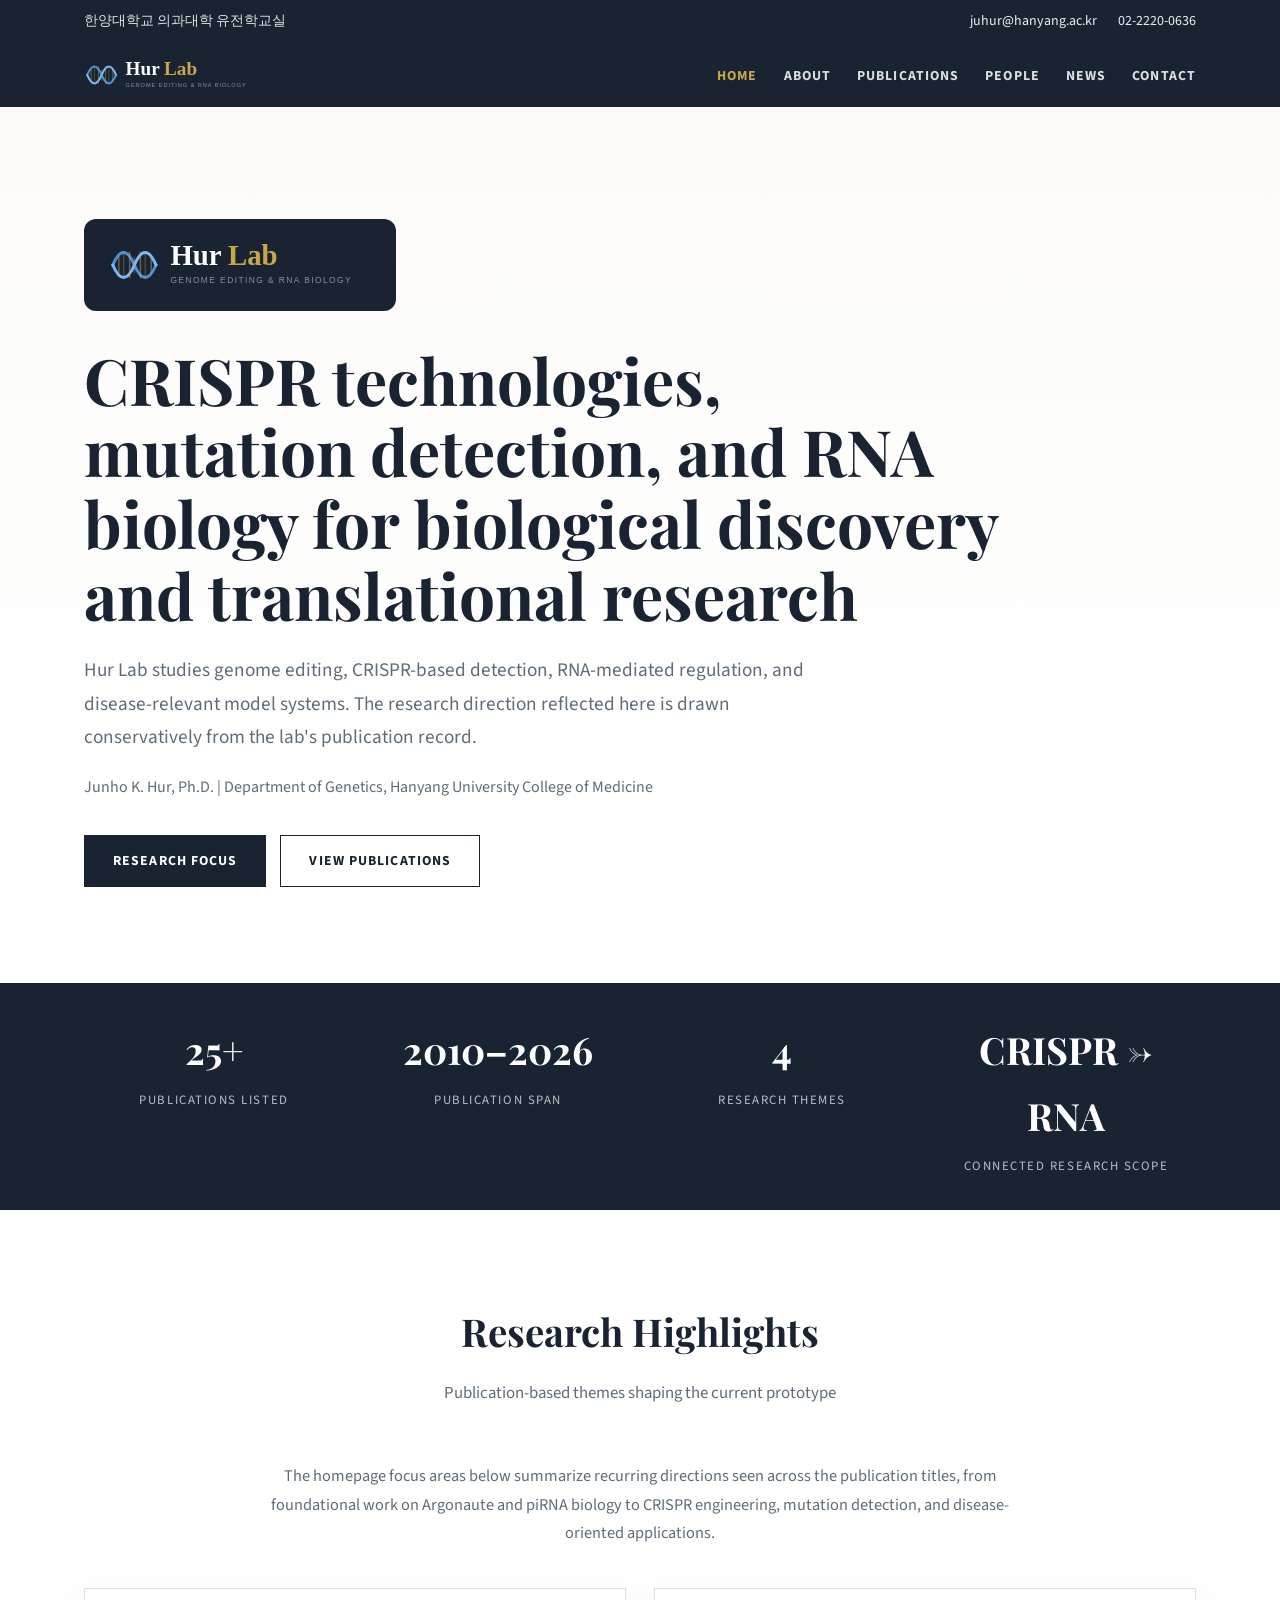
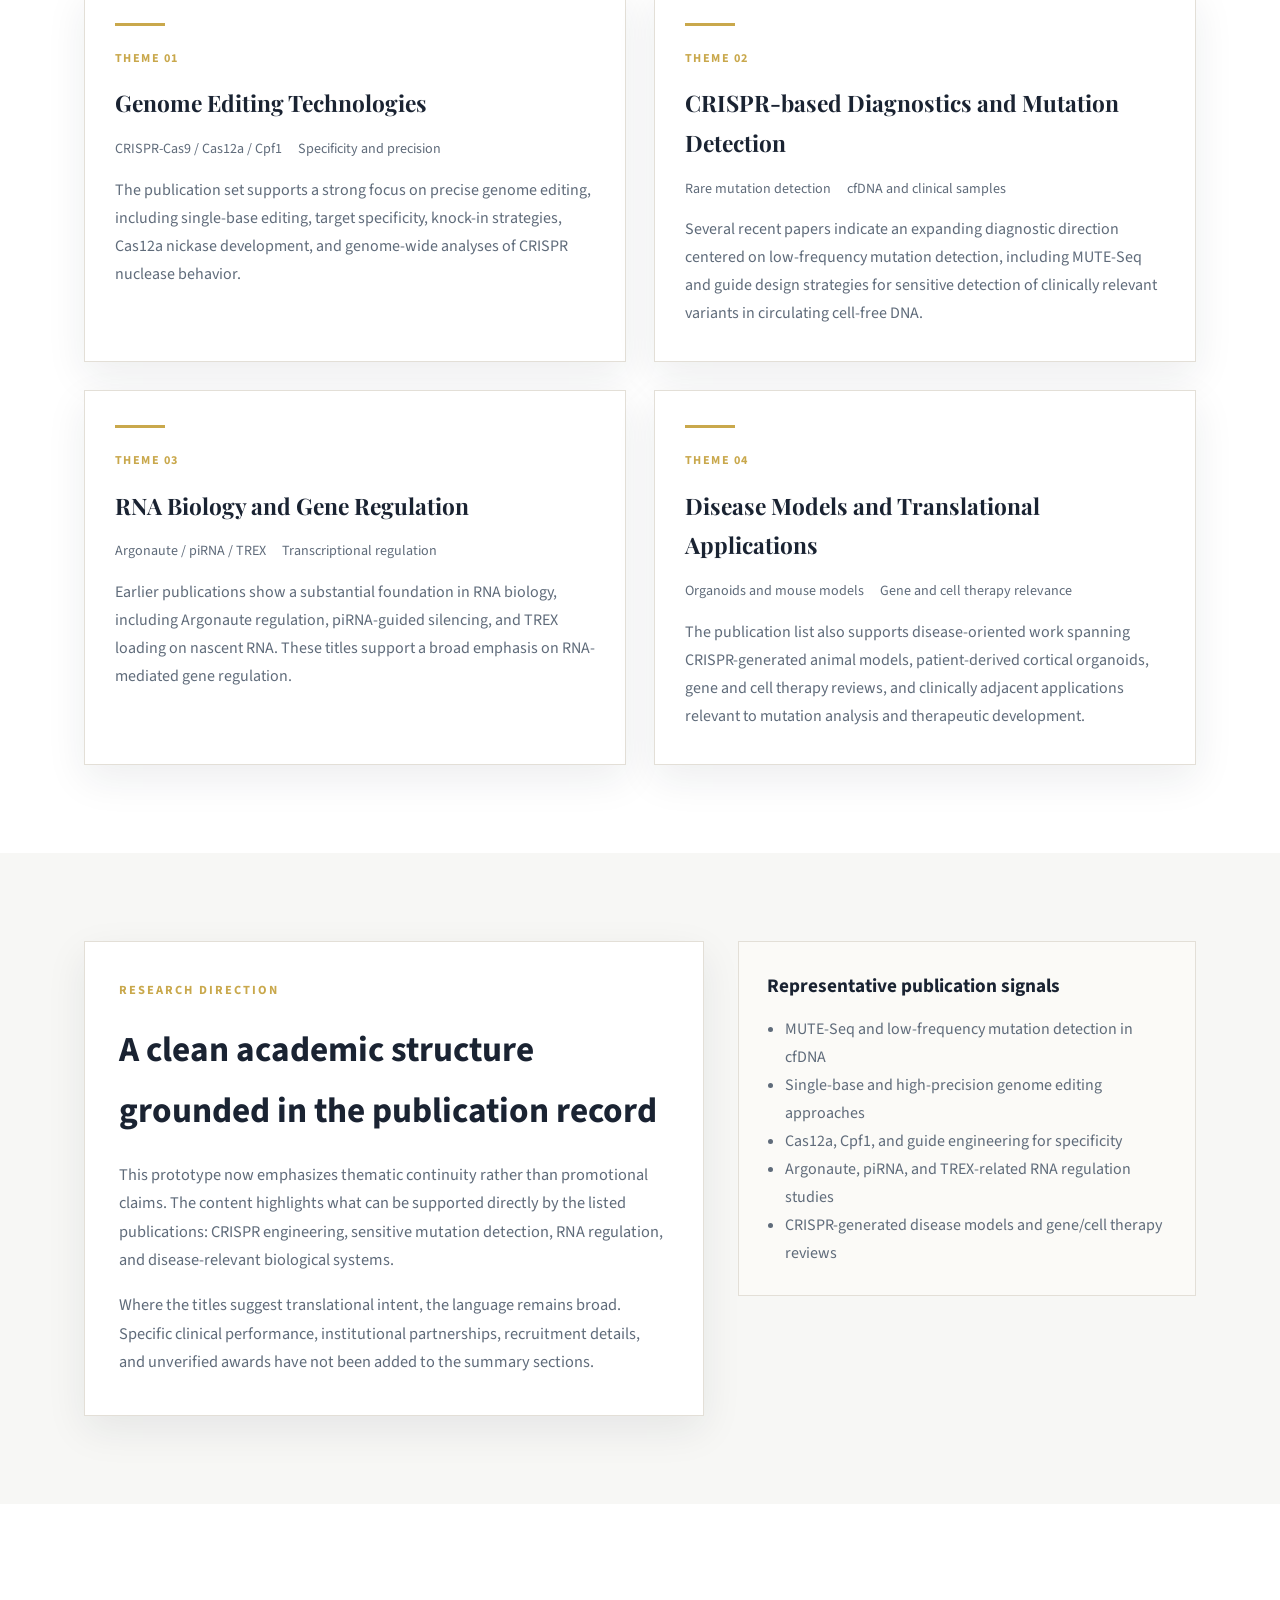
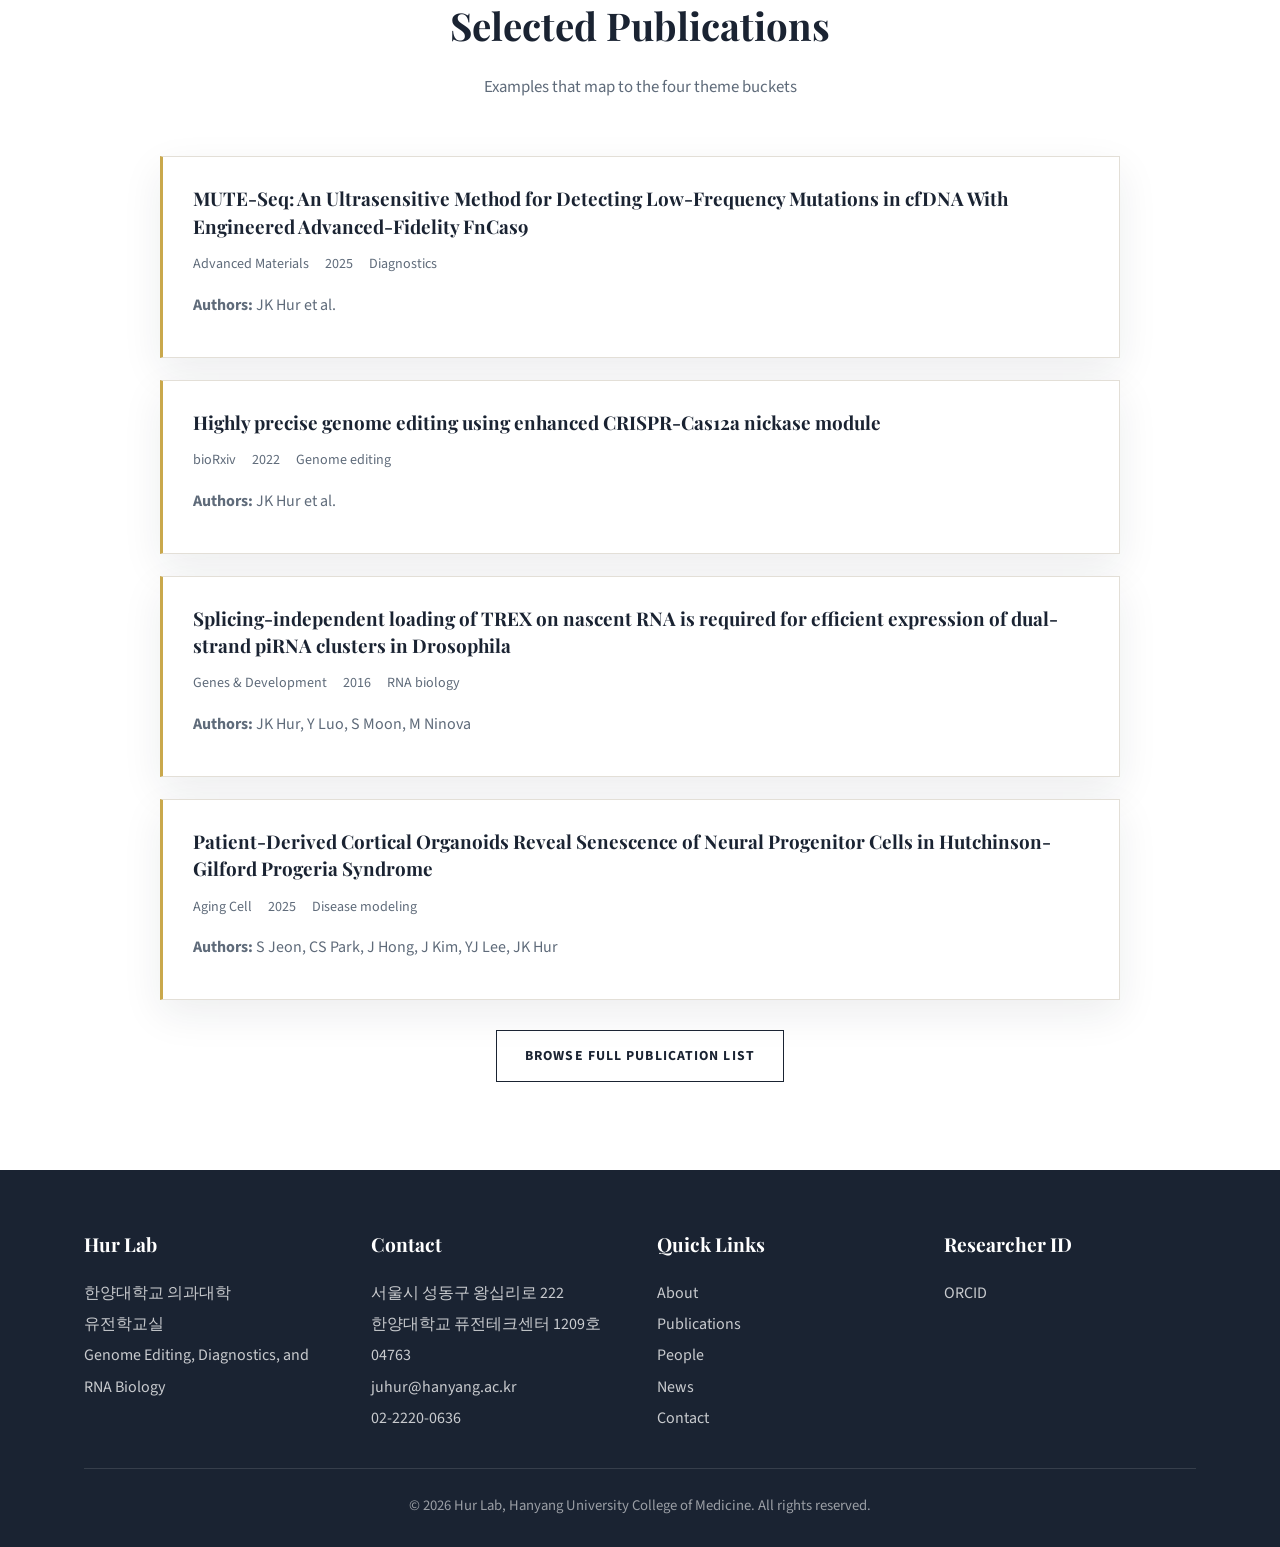
==== index.html @ 33941658 "Fix: dark bg for hero logo, update address to 퓨전테크센터 1209호" ====
<!DOCTYPE html>
<html lang="ko">
<head>
    <meta charset="UTF-8">
    <meta name="viewport" content="width=device-width, initial-scale=1.0">
    <title>Hur Lab - Hanyang University College of Medicine</title>
    <link rel="stylesheet" href="style.css">
</head>
<body>
    <header>
        <div class="header-top">
            <div class="container">
                <div>한양대학교 의과대학 유전학교실</div>
                <div>
                    <a href="mailto:juhur@hanyang.ac.kr">juhur@hanyang.ac.kr</a>
                    <a href="tel:02-2220-0636">02-2220-0636</a>
                </div>
            </div>
        </div>
        <nav>
            <div class="container">
                <div class="nav-content">
                    <a href="index.html" class="logo">
                        <img src="logo.svg" alt="Hur Lab" style="height:40px;">
                                        </a>
                    <ul class="nav-links">
                        <li><a href="index.html" class="active">Home</a></li>
                        <li><a href="about.html">About</a></li>
                        <li><a href="publications.html">Publications</a></li>
                        <li><a href="people.html">People</a></li>
                        <li><a href="news.html">News</a></li>
                        <li><a href="contact.html">Contact</a></li>
                    </ul>
                </div>
            </div>
        </nav>
    </header>

    <section class="hero">
        <div class="container">
            <div class="hero-inner">
                <div style="margin-bottom: 24px; background: var(--navy); display: inline-block; padding: 16px 24px; border-radius: 12px;"><img src="logo.svg" alt="Hur Lab" style="height: 60px; display: block;"></div>
                <h1>CRISPR technologies, mutation detection, and RNA biology for biological discovery and translational research</h1>
                <p class="subtitle">Hur Lab studies genome editing, CRISPR-based detection, RNA-mediated regulation, and disease-relevant model systems. The research direction reflected here is drawn conservatively from the lab's publication record.</p>
                <p class="affiliation">Junho K. Hur, Ph.D. | Department of Genetics, Hanyang University College of Medicine</p>
                <div class="cta-buttons">
                    <a href="about.html" class="btn btn-primary">Research Focus</a>
                    <a href="publications.html" class="btn btn-outline">View Publications</a>
                </div>
            </div>
        </div>
    </section>

    <section class="stats-bar">
        <div class="container">
            <div class="stat-grid">
                <div class="stat-item">
                    <div class="stat-number">25+</div>
                    <div class="stat-label">Publications listed</div>
                </div>
                <div class="stat-item">
                    <div class="stat-number">2010–2026</div>
                    <div class="stat-label">Publication span</div>
                </div>
                <div class="stat-item">
                    <div class="stat-number">4</div>
                    <div class="stat-label">Research themes</div>
                </div>
                <div class="stat-item">
                    <div class="stat-number">CRISPR → RNA</div>
                    <div class="stat-label">Connected research scope</div>
                </div>
            </div>
        </div>
    </section>

    <section>
        <div class="container">
            <div class="section-title">
                <h2>Research Highlights</h2>
                <p>Publication-based themes shaping the current prototype</p>
            </div>
            <div class="section-intro">
                The homepage focus areas below summarize recurring directions seen across the publication titles, from foundational work on Argonaute and piRNA biology to CRISPR engineering, mutation detection, and disease-oriented applications.
            </div>
            <div class="highlights-grid">
                <article class="highlight-card">
                    <div class="highlight-icon"></div>
                    <div class="card-kicker">Theme 01</div>
                    <h3>Genome Editing Technologies</h3>
                    <div class="highlight-meta">
                        <span>CRISPR-Cas9 / Cas12a / Cpf1</span>
                        <span>Specificity and precision</span>
                    </div>
                    <p>The publication set supports a strong focus on precise genome editing, including single-base editing, target specificity, knock-in strategies, Cas12a nickase development, and genome-wide analyses of CRISPR nuclease behavior.</p>
                </article>

                <article class="highlight-card">
                    <div class="highlight-icon"></div>
                    <div class="card-kicker">Theme 02</div>
                    <h3>CRISPR-based Diagnostics and Mutation Detection</h3>
                    <div class="highlight-meta">
                        <span>Rare mutation detection</span>
                        <span>cfDNA and clinical samples</span>
                    </div>
                    <p>Several recent papers indicate an expanding diagnostic direction centered on low-frequency mutation detection, including MUTE-Seq and guide design strategies for sensitive detection of clinically relevant variants in circulating cell-free DNA.</p>
                </article>

                <article class="highlight-card">
                    <div class="highlight-icon"></div>
                    <div class="card-kicker">Theme 03</div>
                    <h3>RNA Biology and Gene Regulation</h3>
                    <div class="highlight-meta">
                        <span>Argonaute / piRNA / TREX</span>
                        <span>Transcriptional regulation</span>
                    </div>
                    <p>Earlier publications show a substantial foundation in RNA biology, including Argonaute regulation, piRNA-guided silencing, and TREX loading on nascent RNA. These titles support a broad emphasis on RNA-mediated gene regulation.</p>
                </article>

                <article class="highlight-card">
                    <div class="highlight-icon"></div>
                    <div class="card-kicker">Theme 04</div>
                    <h3>Disease Models and Translational Applications</h3>
                    <div class="highlight-meta">
                        <span>Organoids and mouse models</span>
                        <span>Gene and cell therapy relevance</span>
                    </div>
                    <p>The publication list also supports disease-oriented work spanning CRISPR-generated animal models, patient-derived cortical organoids, gene and cell therapy reviews, and clinically adjacent applications relevant to mutation analysis and therapeutic development.</p>
                </article>
            </div>
        </div>
    </section>

    <section class="section-light">
        <div class="container">
            <div class="split-layout">
                <div class="overview-box">
                    <div class="eyebrow">Research Direction</div>
                    <h2 style="font-size:2.2rem; color: var(--navy); margin-bottom: 18px;">A clean academic structure grounded in the publication record</h2>
                    <p>This prototype now emphasizes thematic continuity rather than promotional claims. The content highlights what can be supported directly by the listed publications: CRISPR engineering, sensitive mutation detection, RNA regulation, and disease-relevant biological systems.</p>
                    <p>Where the titles suggest translational intent, the language remains broad. Specific clinical performance, institutional partnerships, recruitment details, and unverified awards have not been added to the summary sections.</p>
                </div>
                <aside class="side-note">
                    <h3>Representative publication signals</h3>
                    <ul>
                        <li>MUTE-Seq and low-frequency mutation detection in cfDNA</li>
                        <li>Single-base and high-precision genome editing approaches</li>
                        <li>Cas12a, Cpf1, and guide engineering for specificity</li>
                        <li>Argonaute, piRNA, and TREX-related RNA regulation studies</li>
                        <li>CRISPR-generated disease models and gene/cell therapy reviews</li>
                    </ul>
                </aside>
            </div>
        </div>
    </section>

    <section>
        <div class="container">
            <div class="section-title">
                <h2>Selected Publications</h2>
                <p>Examples that map to the four theme buckets</p>
            </div>
            <div class="pub-list">
                <div class="pub-item">
                    <h3>MUTE-Seq: An Ultrasensitive Method for Detecting Low-Frequency Mutations in cfDNA With Engineered Advanced-Fidelity FnCas9</h3>
                    <div class="pub-meta">
                        <span>Advanced Materials</span>
                        <span>2025</span>
                        <span>Diagnostics</span>
                    </div>
                    <p class="pub-authors"><strong>Authors:</strong> JK Hur et al.</p>
                </div>
                <div class="pub-item">
                    <h3>Highly precise genome editing using enhanced CRISPR-Cas12a nickase module</h3>
                    <div class="pub-meta">
                        <span>bioRxiv</span>
                        <span>2022</span>
                        <span>Genome editing</span>
                    </div>
                    <p class="pub-authors"><strong>Authors:</strong> JK Hur et al.</p>
                </div>
                <div class="pub-item">
                    <h3>Splicing-independent loading of TREX on nascent RNA is required for efficient expression of dual-strand piRNA clusters in Drosophila</h3>
                    <div class="pub-meta">
                        <span>Genes &amp; Development</span>
                        <span>2016</span>
                        <span>RNA biology</span>
                    </div>
                    <p class="pub-authors"><strong>Authors:</strong> JK Hur, Y Luo, S Moon, M Ninova</p>
                </div>
                <div class="pub-item">
                    <h3>Patient-Derived Cortical Organoids Reveal Senescence of Neural Progenitor Cells in Hutchinson-Gilford Progeria Syndrome</h3>
                    <div class="pub-meta">
                        <span>Aging Cell</span>
                        <span>2025</span>
                        <span>Disease modeling</span>
                    </div>
                    <p class="pub-authors"><strong>Authors:</strong> S Jeon, CS Park, J Hong, J Kim, YJ Lee, JK Hur</p>
                </div>
            </div>
            <div style="text-align:center; margin-top: 30px;">
                <a href="publications.html" class="btn btn-outline">Browse Full Publication List</a>
            </div>
        </div>
    </section>

    <footer>
        <div class="container">
            <div class="footer-content">
                <div class="footer-section">
                    <h3>Hur Lab</h3>
                    <p>한양대학교 의과대학<br>
                    유전학교실<br>
                    Genome Editing, Diagnostics, and RNA Biology</p>
                </div>
                <div class="footer-section">
                    <h3>Contact</h3>
                    <p>서울시 성동구 왕십리로 222<br>
                    한양대학교 퓨전테크센터 1209호<br>
                    04763</p>
                    <a href="mailto:juhur@hanyang.ac.kr">juhur@hanyang.ac.kr</a>
                    <a href="tel:02-2220-0636">02-2220-0636</a>
                </div>
                <div class="footer-section">
                    <h3>Quick Links</h3>
                    <a href="about.html">About</a>
                    <a href="publications.html">Publications</a>
                    <a href="people.html">People</a>
                    <a href="news.html">News</a>
                    <a href="contact.html">Contact</a>
                </div>
                <div class="footer-section">
                    <h3>Researcher ID</h3>
                    <a href="https://orcid.org/0000-0003-3794-1149" target="_blank">ORCID</a>
                </div>
            </div>
            <div class="footer-bottom">
                <p>© 2026 Hur Lab, Hanyang University College of Medicine. All rights reserved.</p>
            </div>
        </div>
    </footer>
</body>
</html>
---- style.css ----
@import url('https://fonts.googleapis.com/css2?family=Playfair+Display:wght@600;700&family=Source+Sans+3:wght@300;400;500;600;700&display=swap');

* {
    margin: 0;
    padding: 0;
    box-sizing: border-box;
}

:root {
    --navy: #1a2332;
    --navy-light: #2c3e55;
    --gold: #c9a84c;
    --gold-soft: #e4d6ab;
    --text-dark: #253041;
    --text-gray: #5f6b7a;
    --bg-light: #f7f7f5;
    --bg-soft: #fbfaf7;
    --white: #ffffff;
    --border: #e3dfd7;
    --shadow: 0 14px 38px rgba(26, 35, 50, 0.08);
}

html {
    scroll-behavior: smooth;
}

body {
    font-family: 'Source Sans 3', 'Segoe UI', -apple-system, BlinkMacSystemFont, 'Roboto', 'Helvetica Neue', Arial, sans-serif;
    line-height: 1.75;
    color: var(--text-dark);
    background: var(--white);
}

a {
    color: inherit;
}

img {
    max-width: 100%;
}

.container {
    max-width: 1160px;
    margin: 0 auto;
    padding: 0 24px;
}

/* Header */
header {
    background: var(--navy);
    border-bottom: none;
    position: sticky;
    top: 0;
    z-index: 1000;
}

.header-top {
    background: var(--navy);
    color: rgba(255, 255, 255, 0.86);
    padding: 9px 0;
    font-size: 14px;
}

.header-top .container {
    display: flex;
    justify-content: space-between;
    align-items: center;
    gap: 16px;
}

.header-top a {
    color: rgba(255, 255, 255, 0.92);
    text-decoration: none;
    margin-left: 18px;
}

nav {
    padding: 12px 0;
    background: var(--navy);
}

.nav-content {
    display: flex;
    justify-content: space-between;
    align-items: center;
    gap: 24px;
}

.logo {
    text-decoration: none;
    display: inline-block;
}

.logo img {
    height: 40px;
    display: block;
}

.logo span {
    display: none;
}

.nav-links {
    display: flex;
    gap: 26px;
    list-style: none;
    flex-wrap: wrap;
}

.nav-links a {
    color: rgba(255, 255, 255, 0.85);
    text-decoration: none;
    font-size: 0.86rem;
    font-weight: 700;
    letter-spacing: 0.08em;
    text-transform: uppercase;
    transition: color 0.2s ease;
}

.nav-links a:hover,
.nav-links a.active {
    color: var(--gold);
}

/* Common buttons */
.btn {
    display: inline-flex;
    align-items: center;
    justify-content: center;
    gap: 8px;
    padding: 13px 28px;
    border-radius: 0;
    text-decoration: none;
    font-size: 0.86rem;
    font-weight: 700;
    letter-spacing: 0.08em;
    text-transform: uppercase;
    transition: all 0.22s ease;
    border: 1.5px solid transparent;
}

.btn-primary {
    background: var(--navy);
    color: var(--white);
}

.btn-primary:hover {
    background: var(--navy-light);
}

.btn-outline {
    border-color: var(--navy);
    color: var(--navy);
    background: transparent;
}

.btn-outline:hover {
    background: var(--navy);
    color: var(--white);
}

.btn-small {
    padding: 9px 16px;
    font-size: 0.78rem;
    background: var(--navy);
    color: var(--white);
    text-decoration: none;
    display: inline-block;
    margin-right: 10px;
}

.btn-small:hover {
    background: var(--navy-light);
}

/* Hero */
.hero {
    padding: 112px 0 96px;
    background: linear-gradient(180deg, var(--bg-soft) 0%, #ffffff 72%);
}

.hero-inner {
    max-width: 920px;
}

.eyebrow {
    font-size: 0.78rem;
    font-weight: 700;
    letter-spacing: 0.16em;
    text-transform: uppercase;
    color: var(--gold);
    margin-bottom: 18px;
}

.hero h1,
.page-header h1,
.section-title h2,
.split-heading h2,
.stat-number,
.panel-title,
.research-area h3,
.person-info h3,
.news-item h3,
.pub-item h3,
.pi-info h2,
.focus-card h3,
.highlight-card h3,
.theme-card h3,
.info-panel h3 {
    font-family: 'Playfair Display', serif;
}

.hero h1 {
    font-size: clamp(2.6rem, 5vw, 4.3rem);
    line-height: 1.12;
    color: var(--navy);
    margin-bottom: 24px;
}

.hero .subtitle {
    font-size: 1.2rem;
    color: var(--text-gray);
    max-width: 720px;
    margin-bottom: 18px;
    font-weight: 400;
}

.hero .affiliation {
    font-size: 1rem;
    color: var(--text-gray);
    margin-bottom: 34px;
}

.cta-buttons {
    display: flex;
    gap: 14px;
    flex-wrap: wrap;
}

/* Stats */
.stats,
.stats-bar {
    background: var(--navy);
    color: var(--white);
    padding: 34px 0;
}

.stats-grid,
.stat-grid {
    display: grid;
    grid-template-columns: repeat(4, minmax(0, 1fr));
    gap: 24px;
}

.stat-item {
    text-align: center;
}

.stat-item h3,
.stat-number {
    font-family: 'Playfair Display', serif;
    font-size: 2.35rem;
    font-weight: 700;
    color: var(--white);
    margin-bottom: 8px;
}

.stat-item p,
.stat-label {
    color: rgba(255, 255, 255, 0.7);
    font-size: 0.8rem;
    letter-spacing: 0.12em;
    text-transform: uppercase;
    line-height: 1.5;
}

/* Sections */
section {
    padding: 88px 0;
}

.section-light,
.alt-section {
    background: var(--bg-light);
}

.section-title {
    max-width: 760px;
    margin: 0 auto 54px;
    text-align: center;
}

.section-title h2 {
    font-size: clamp(2rem, 3vw, 2.6rem);
    color: var(--navy);
    margin-bottom: 14px;
}

.section-title p {
    font-size: 1.05rem;
    color: var(--text-gray);
}

.section-intro {
    max-width: 760px;
    margin: 0 auto 40px;
    color: var(--text-gray);
    font-size: 1.02rem;
    text-align: center;
}

.page-header {
    background: linear-gradient(180deg, var(--bg-soft) 0%, #ffffff 100%);
    color: var(--navy);
    padding: 88px 0 64px;
    text-align: center;
    border-bottom: 1px solid var(--border);
}

.page-header h1 {
    font-size: clamp(2.3rem, 4vw, 3.5rem);
    margin-bottom: 10px;
}

.page-header p {
    font-size: 1rem;
    color: var(--text-gray);
}

/* Cards / panels */
.card,
.highlight-card,
.research-area,
.person-card,
.news-item,
.pub-item,
.info-panel,
.theme-card,
.focus-card,
.overview-box {
    background: var(--white);
    border: 1px solid var(--border);
    box-shadow: var(--shadow);
}

.highlights-grid,
.research-areas,
.theme-grid,
.focus-grid {
    display: grid;
    grid-template-columns: repeat(2, minmax(0, 1fr));
    gap: 28px;
}

.highlight-card,
.research-area,
.theme-card,
.focus-card,
.info-panel {
    padding: 34px 30px;
}

.highlight-card h3,
.research-area h3,
.theme-card h3,
.focus-card h3,
.info-panel h3 {
    color: var(--navy);
    font-size: 1.42rem;
    margin-bottom: 14px;
}

.highlight-card p,
.research-area p,
.theme-card p,
.focus-card p,
.info-panel p {
    color: var(--text-gray);
}

.card-kicker {
    color: var(--gold);
    text-transform: uppercase;
    letter-spacing: 0.12em;
    font-weight: 700;
    font-size: 0.76rem;
    margin-bottom: 14px;
}

.area-icon,
.highlight-icon {
    width: 50px;
    height: 3px;
    background: var(--gold);
    margin-bottom: 22px;
    font-size: 0;
}

.highlight-meta,
.theme-meta,
.pub-meta {
    display: flex;
    gap: 16px;
    flex-wrap: wrap;
    margin-bottom: 14px;
    color: var(--text-gray);
    font-size: 0.88rem;
}

.highlight-meta span,
.pub-meta span {
    display: inline-flex;
    align-items: center;
    gap: 6px;
}

.read-more {
    color: var(--navy);
    text-decoration: none;
    font-weight: 700;
}

.read-more:hover {
    color: var(--gold);
}

/* Overview / split */
.split-layout {
    display: grid;
    grid-template-columns: 1.15fr 0.85fr;
    gap: 34px;
    align-items: start;
}

.overview-box {
    padding: 38px 34px;
}

.overview-box p {
    color: var(--text-gray);
    margin-bottom: 16px;
    font-size: 1.02rem;
}

.overview-box p:last-child {
    margin-bottom: 0;
}

.side-note {
    background: var(--bg-soft);
    border: 1px solid var(--border);
    padding: 28px;
}

.side-note h3 {
    color: var(--navy);
    font-size: 1.2rem;
    margin-bottom: 12px;
}

.side-note p,
.side-note li {
    color: var(--text-gray);
}

.side-note ul {
    margin-left: 18px;
}

/* PI Profile */
.pi-profile {
    display: grid;
    grid-template-columns: 280px 1fr;
    gap: 52px;
    align-items: start;
}

.pi-image .placeholder-image {
    width: 100%;
    aspect-ratio: 1 / 1;
    background: linear-gradient(135deg, var(--navy), #39506b);
    color: var(--white);
    display: flex;
    align-items: center;
    justify-content: center;
    font-size: 110px;
}

.pi-info h2 {
    color: var(--navy);
    font-size: 2.1rem;
    margin-bottom: 10px;
}

.pi-title {
    color: var(--text-gray);
    font-size: 1.05rem;
    margin-bottom: 28px;
}

.contact-info {
    background: var(--bg-soft);
    border: 1px solid var(--border);
    padding: 22px;
    margin-bottom: 24px;
}

.contact-info p {
    margin-bottom: 10px;
}

.contact-info p:last-child {
    margin-bottom: 0;
}

.contact-info a,
.researcher-ids a,
.pub-links a,
.person-info .email a,
.contact-info-section a,
.footer-section a {
    color: var(--navy);
    text-decoration: none;
}

.contact-info a:hover,
.researcher-ids a:hover,
.pub-links a:hover,
.person-info .email a:hover,
.contact-info-section a:hover {
    color: var(--gold);
}

.researcher-ids,
.awards {
    margin-bottom: 24px;
}

.researcher-ids h3,
.awards h3 {
    color: var(--navy);
    margin-bottom: 14px;
}

/* Research areas */
.research-areas {
    grid-template-columns: repeat(2, minmax(0, 1fr));
}

.research-area ul {
    margin: 0 0 18px 18px;
    color: var(--text-gray);
}

.research-area li {
    margin-bottom: 8px;
}

.area-application,
.highlight-tech,
.theme-support {
    margin-top: 18px;
    padding: 16px 18px;
    border-top: 1px solid var(--border);
    color: var(--text-gray);
    background: var(--bg-soft);
}

.highlight-tech {
    border-top: none;
}

.highlight-tech strong,
.theme-support strong {
    color: var(--navy);
    display: block;
    margin-bottom: 8px;
}

/* Publications */
.pub-list {
    max-width: 960px;
    margin: 0 auto;
}

.pub-year-block {
    margin-top: 58px;
}

.pub-year-block:first-child {
    margin-top: 0;
}

.year-heading {
    font-family: 'Playfair Display', serif;
    color: var(--navy);
    font-size: 1.9rem;
    margin-bottom: 22px;
    padding-bottom: 10px;
    border-bottom: 1px solid var(--border);
}

.pub-item {
    padding: 28px 30px;
    margin-bottom: 22px;
    border-left: 3px solid var(--gold);
}

.pub-item h3 {
    color: var(--navy);
    font-size: 1.18rem;
    line-height: 1.45;
    margin-bottom: 12px;
}

.pub-authors {
    color: var(--text-gray);
    margin-bottom: 10px;
}

.pub-links a {
    margin-right: 14px;
    font-weight: 700;
}

.publication-intro {
    max-width: 960px;
    margin: 0 auto 42px;
    padding: 28px 30px;
    background: var(--bg-soft);
    border: 1px solid var(--border);
}

.publication-intro p {
    color: var(--text-gray);
    margin-bottom: 12px;
}

.publication-intro p:last-child {
    margin-bottom: 0;
}

/* People */
.people-section {
    margin-bottom: 60px;
}

.people-grid {
    display: grid;
    grid-template-columns: repeat(auto-fill, minmax(250px, 1fr));
    gap: 28px;
}

.person-card {
    overflow: hidden;
    transition: transform 0.25s ease, box-shadow 0.25s ease;
}

.person-card:hover {
    transform: translateY(-4px);
}

.person-image {
    width: 100%;
    height: 220px;
    background: linear-gradient(135deg, var(--navy), #39506b);
    display: flex;
    align-items: center;
    justify-content: center;
    font-size: 76px;
    color: var(--white);
}

.person-info {
    padding: 22px;
}

.person-info h3 {
    color: var(--navy);
    font-size: 1.24rem;
    margin-bottom: 6px;
}

.person-info .position,
.person-info .research,
.person-info .email {
    color: var(--text-gray);
    font-size: 0.96rem;
}

.person-info .research {
    margin-top: 10px;
}

.person-info .email {
    margin-top: 12px;
}

/* News */
.news-list {
    max-width: 940px;
    margin: 0 auto;
}

.news-item {
    padding: 28px 30px;
    margin-bottom: 22px;
    border-left: 3px solid var(--gold);
}

.news-date {
    color: var(--gold);
    font-weight: 700;
    letter-spacing: 0.08em;
    text-transform: uppercase;
    margin-bottom: 10px;
    font-size: 0.82rem;
}

.news-item h3 {
    color: var(--navy);
    font-size: 1.4rem;
    margin-bottom: 12px;
}

.news-item p {
    color: var(--text-gray);
    line-height: 1.8;
}

/* Contact */
.contact-grid {
    display: grid;
    grid-template-columns: 1fr 1fr;
    gap: 40px;
}

.contact-info-section h3 {
    color: var(--navy);
    margin-bottom: 16px;
}

.contact-info-section p {
    margin-bottom: 10px;
    color: var(--text-gray);
}

.map-placeholder {
    background: var(--bg-soft);
    border: 1px solid var(--border);
    min-height: 360px;
    display: flex;
    align-items: center;
    justify-content: center;
    color: var(--text-gray);
    font-size: 58px;
}

/* Footer */
footer {
    background: var(--navy);
    color: var(--white);
    padding: 58px 0 28px;
}

.footer-content {
    display: grid;
    grid-template-columns: repeat(auto-fit, minmax(220px, 1fr));
    gap: 34px;
    margin-bottom: 34px;
}

.footer-section h3 {
    font-family: 'Playfair Display', serif;
    margin-bottom: 16px;
    font-size: 1.2rem;
}

.footer-section p,
.footer-section a {
    color: rgba(255, 255, 255, 0.76);
    line-height: 1.95;
    text-decoration: none;
    display: block;
}

.footer-section a:hover {
    color: #ffffff;
}

.footer-bottom {
    border-top: 1px solid rgba(255, 255, 255, 0.12);
    padding-top: 24px;
    text-align: center;
    color: rgba(255, 255, 255, 0.56);
    font-size: 0.92rem;
}

/* Responsive */
@media (max-width: 960px) {
    .stats-grid,
    .stat-grid,
    .highlights-grid,
    .research-areas,
    .theme-grid,
    .focus-grid,
    .split-layout,
    .contact-grid,
    .pi-profile {
        grid-template-columns: 1fr;
    }
}

@media (max-width: 768px) {
    .header-top .container,
    .nav-content {
        flex-direction: column;
        align-items: flex-start;
    }

    .nav-links {
        gap: 14px 18px;
    }

    .hero {
        padding: 86px 0 72px;
    }

    .page-header {
        padding: 68px 0 50px;
    }

    .stats-grid,
    .stat-grid {
        grid-template-columns: repeat(2, minmax(0, 1fr));
    }

    .section-title {
        margin-bottom: 42px;
    }

    section {
        padding: 70px 0;
    }

    .highlight-card,
    .research-area,
    .theme-card,
    .focus-card,
    .info-panel,
    .pub-item,
    .news-item,
    .overview-box,
    .publication-intro {
        padding: 24px 22px;
    }
}

@media (max-width: 560px) {
    .container {
        padding: 0 18px;
    }

    .stats-grid,
    .stat-grid {
        grid-template-columns: 1fr;
    }

    .cta-buttons {
        width: 100%;
    }

    .cta-buttons .btn {
        width: 100%;
    }
}
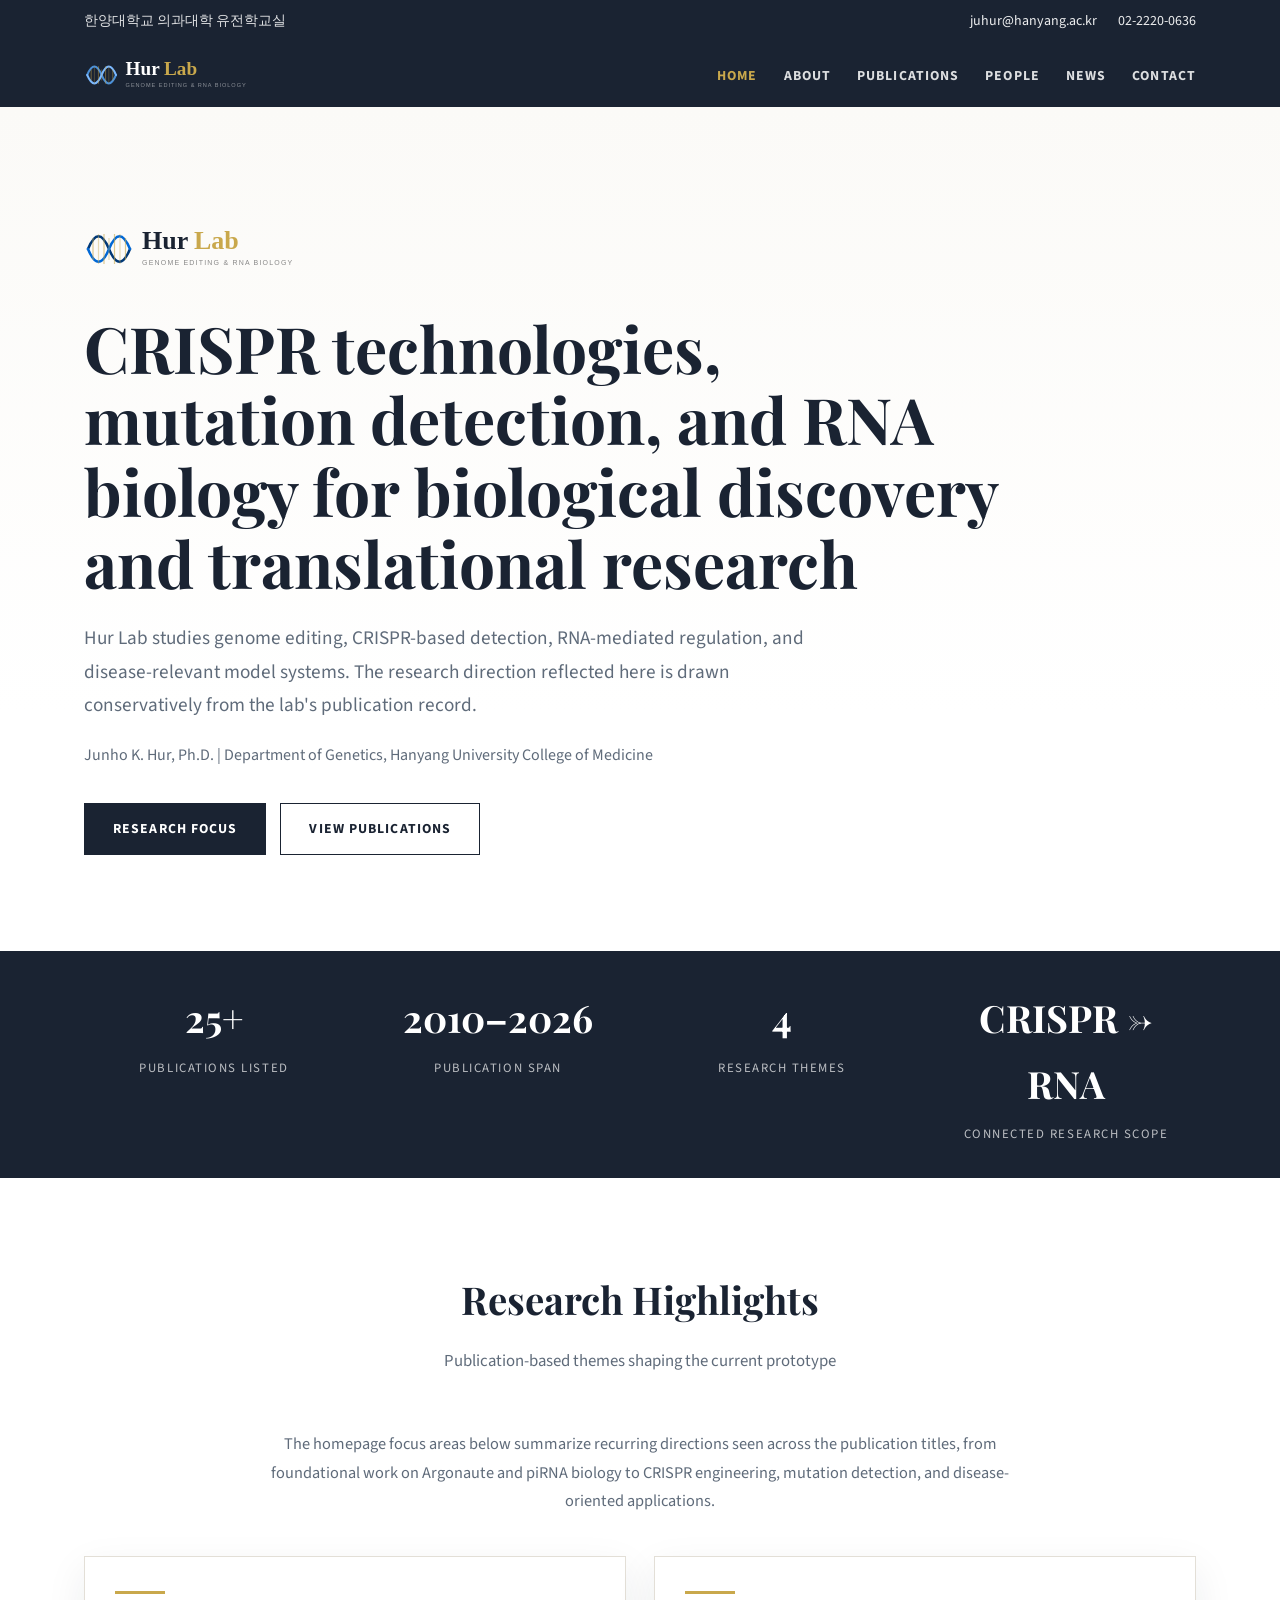
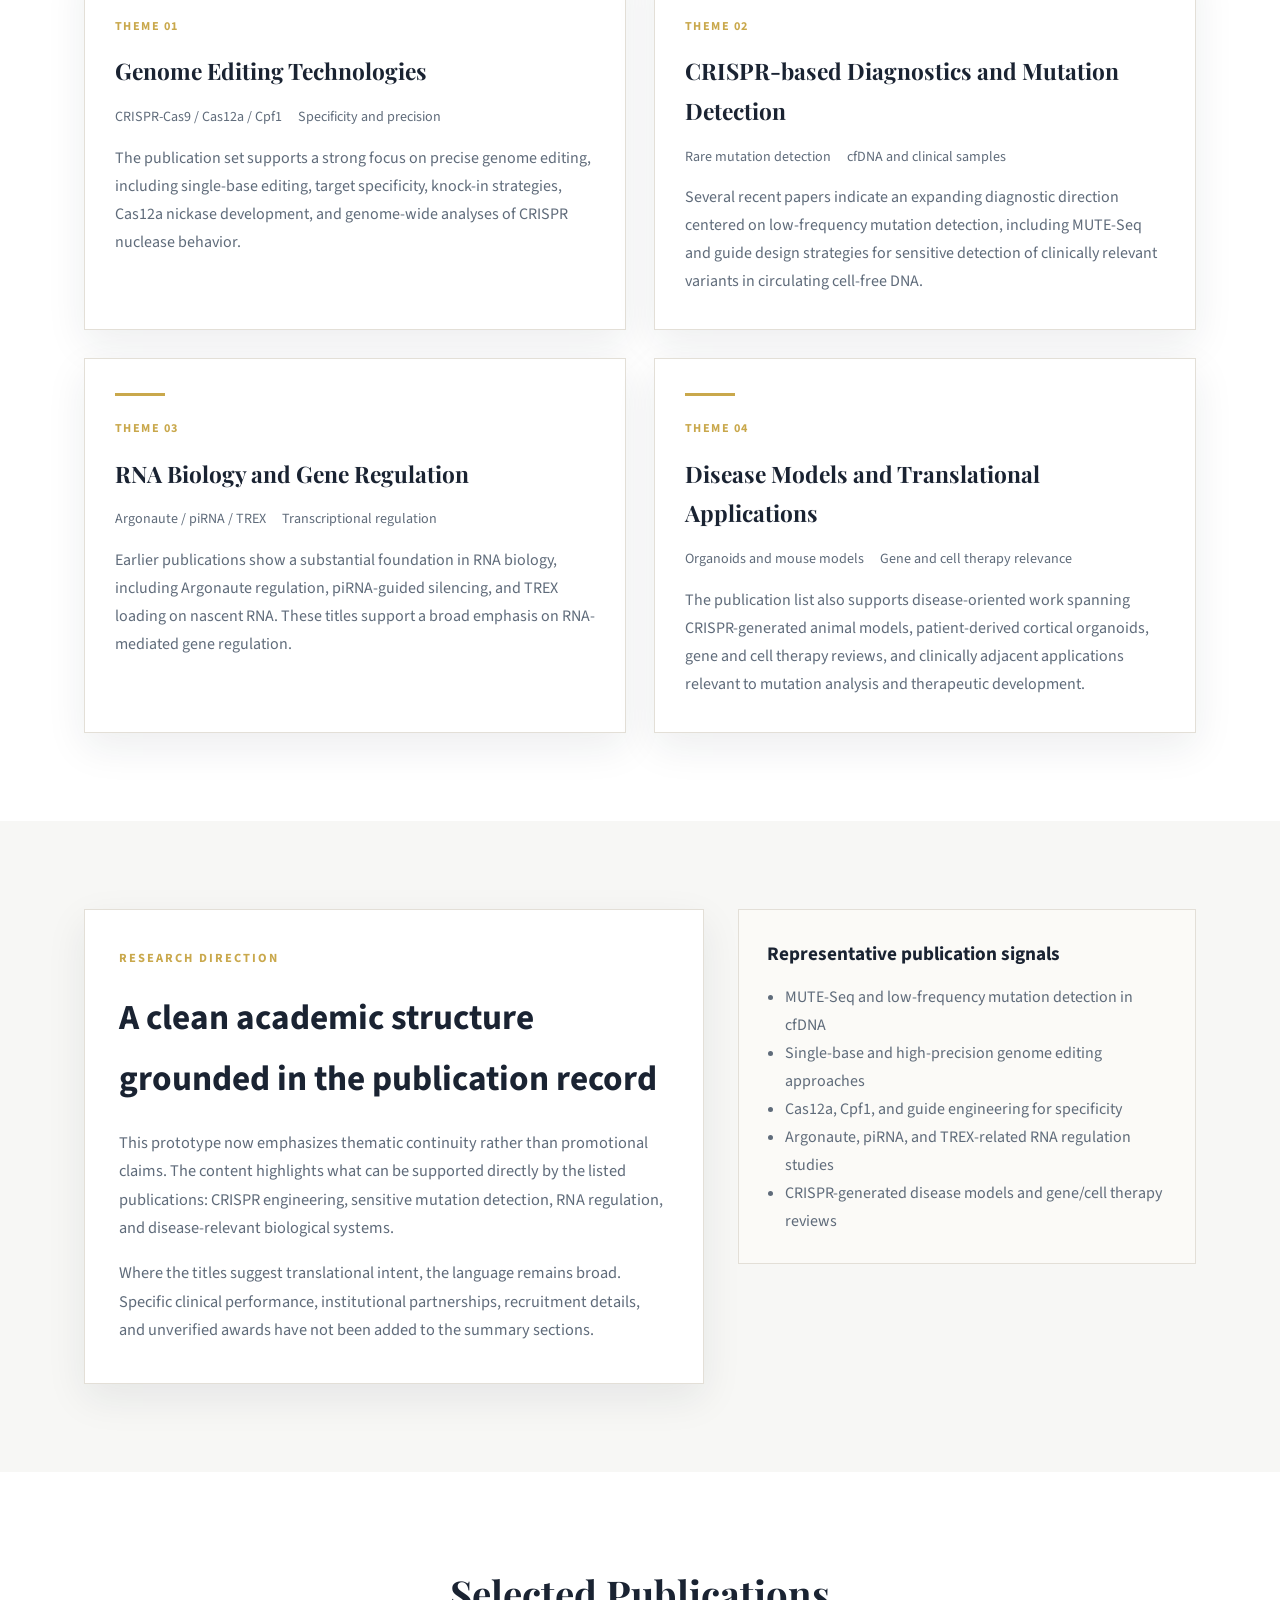
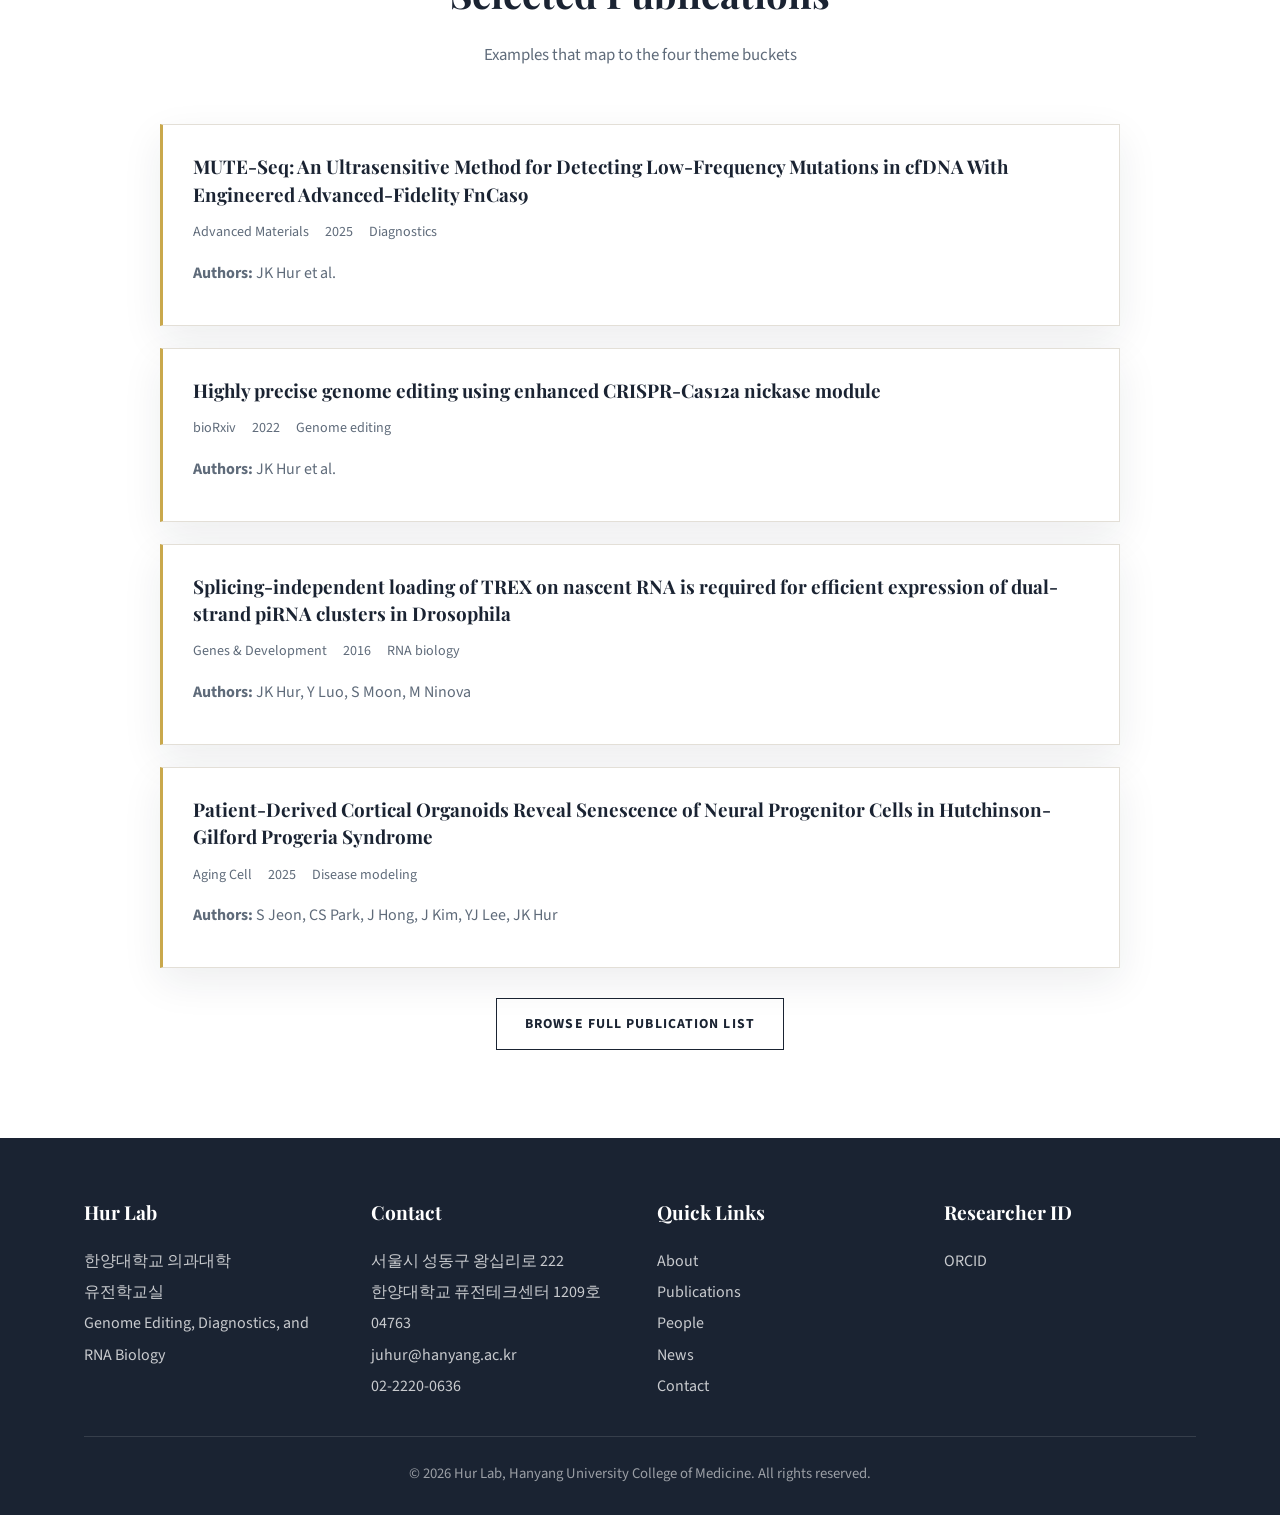
==== commit f2e30800: "Light logo for home hero, remove directions, update address" ====
--- a/index.html
+++ b/index.html
@@ -39,7 +39,7 @@
     <section class="hero">
         <div class="container">
             <div class="hero-inner">
-                <div style="margin-bottom: 24px; background: var(--navy); display: inline-block; padding: 16px 24px; border-radius: 12px;"><img src="logo.svg" alt="Hur Lab" style="height: 60px; display: block;"></div>
+                <div style="margin-bottom: 24px;"><img src="logo-light.svg" alt="Hur Lab" style="height: 60px;"></div>
                 <h1>CRISPR technologies, mutation detection, and RNA biology for biological discovery and translational research</h1>
                 <p class="subtitle">Hur Lab studies genome editing, CRISPR-based detection, RNA-mediated regulation, and disease-relevant model systems. The research direction reflected here is drawn conservatively from the lab's publication record.</p>
                 <p class="affiliation">Junho K. Hur, Ph.D. | Department of Genetics, Hanyang University College of Medicine</p>
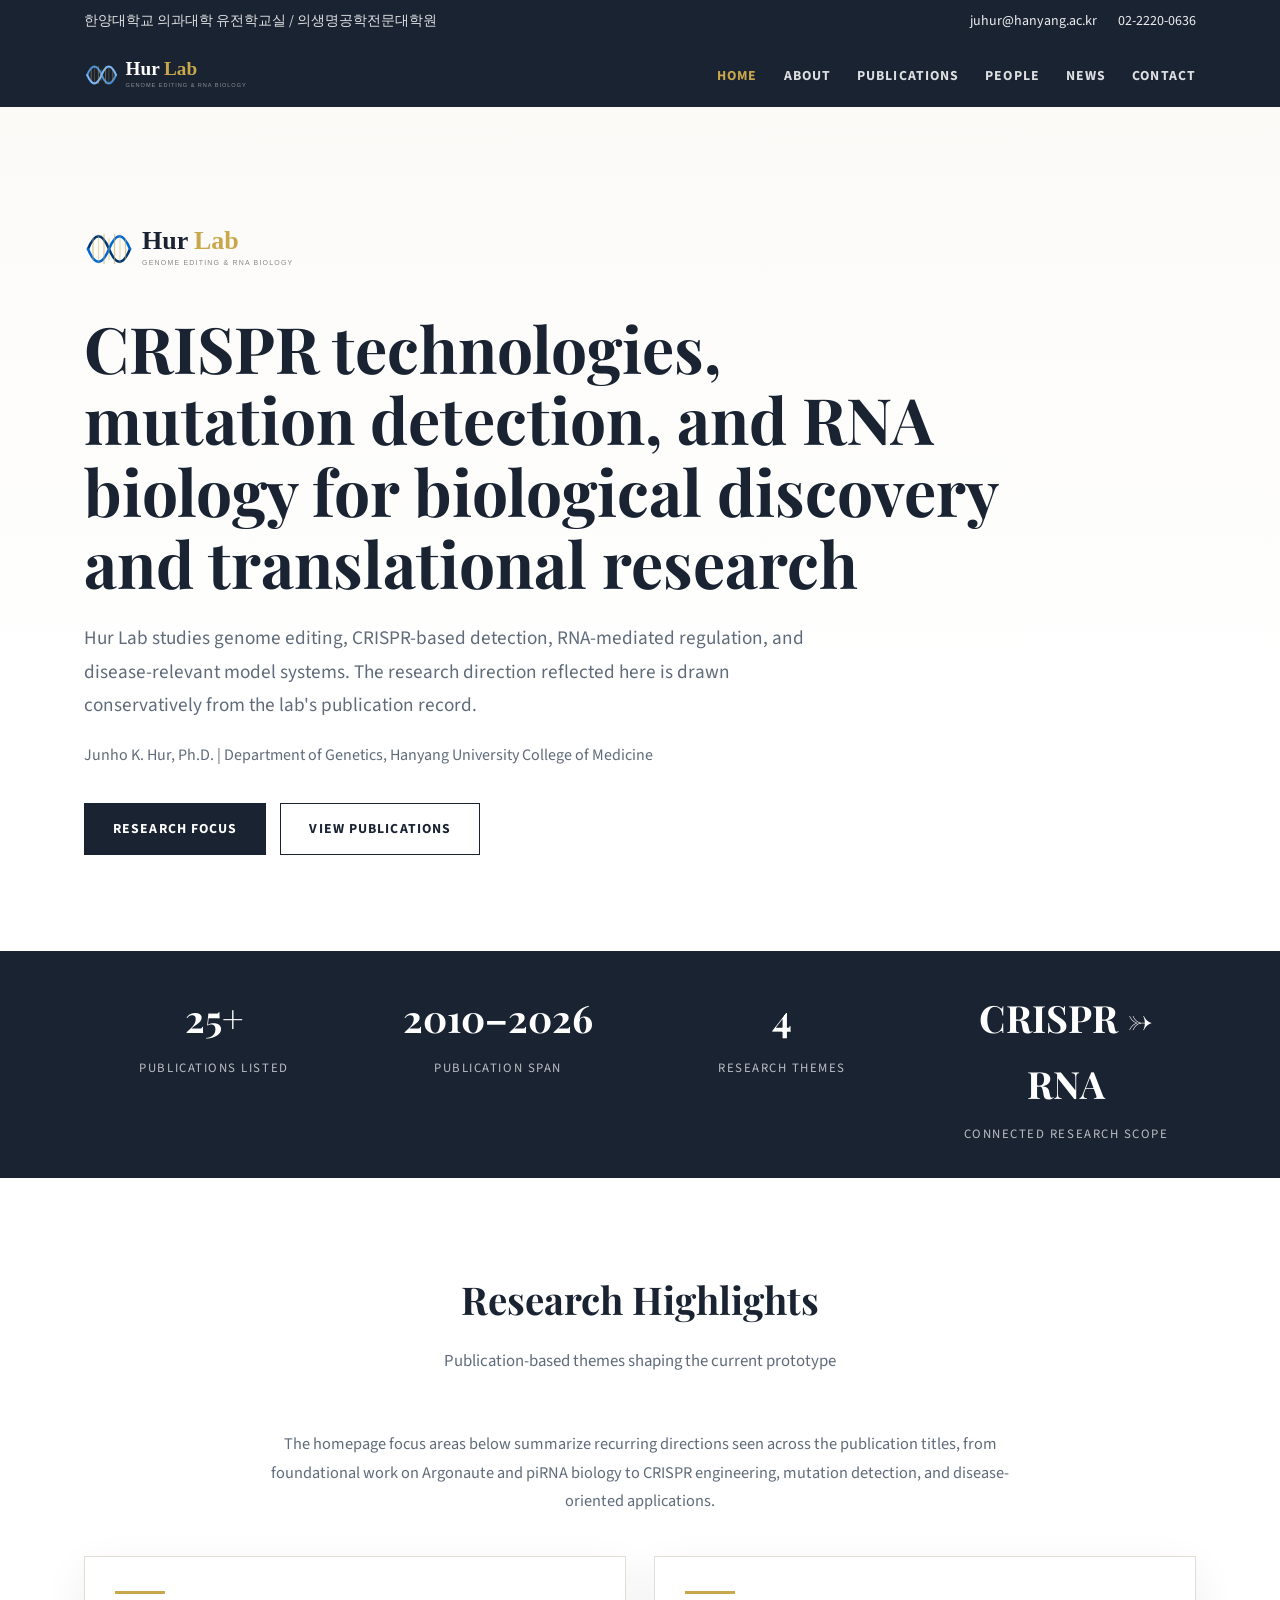
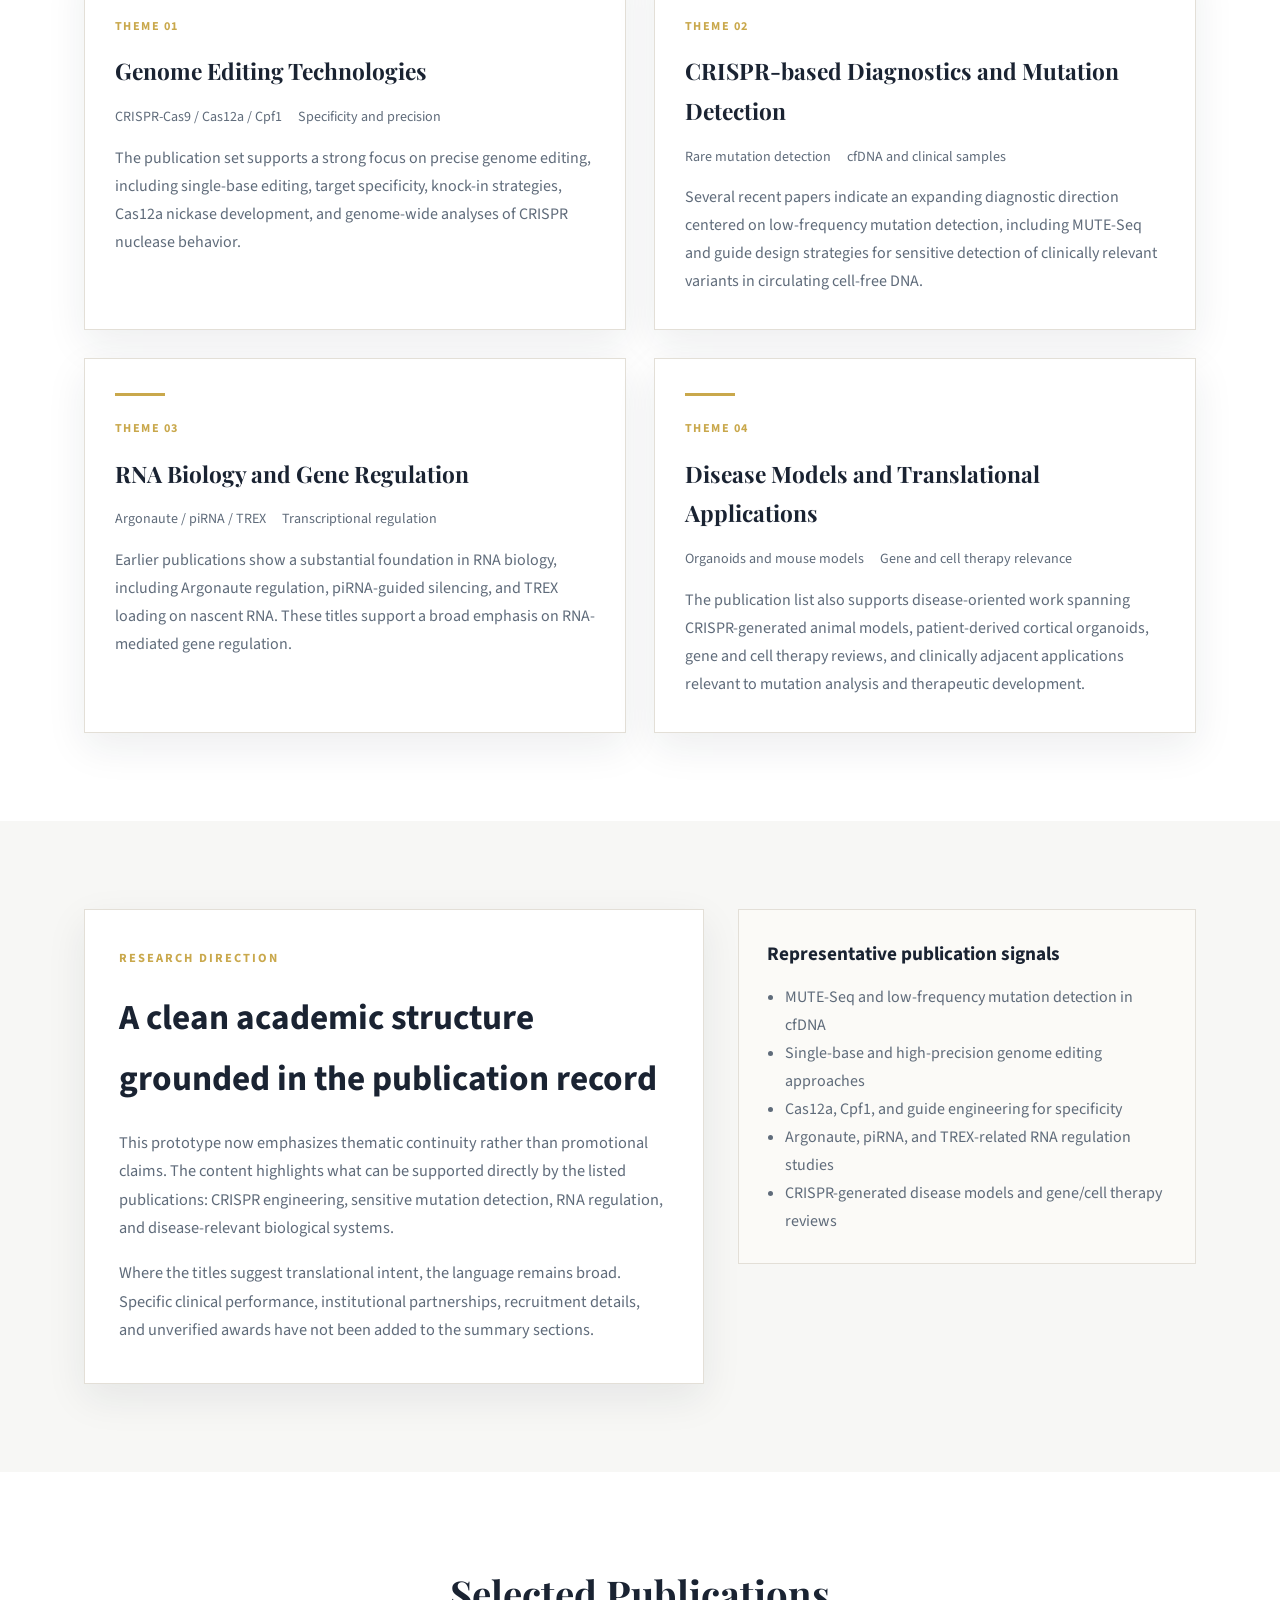
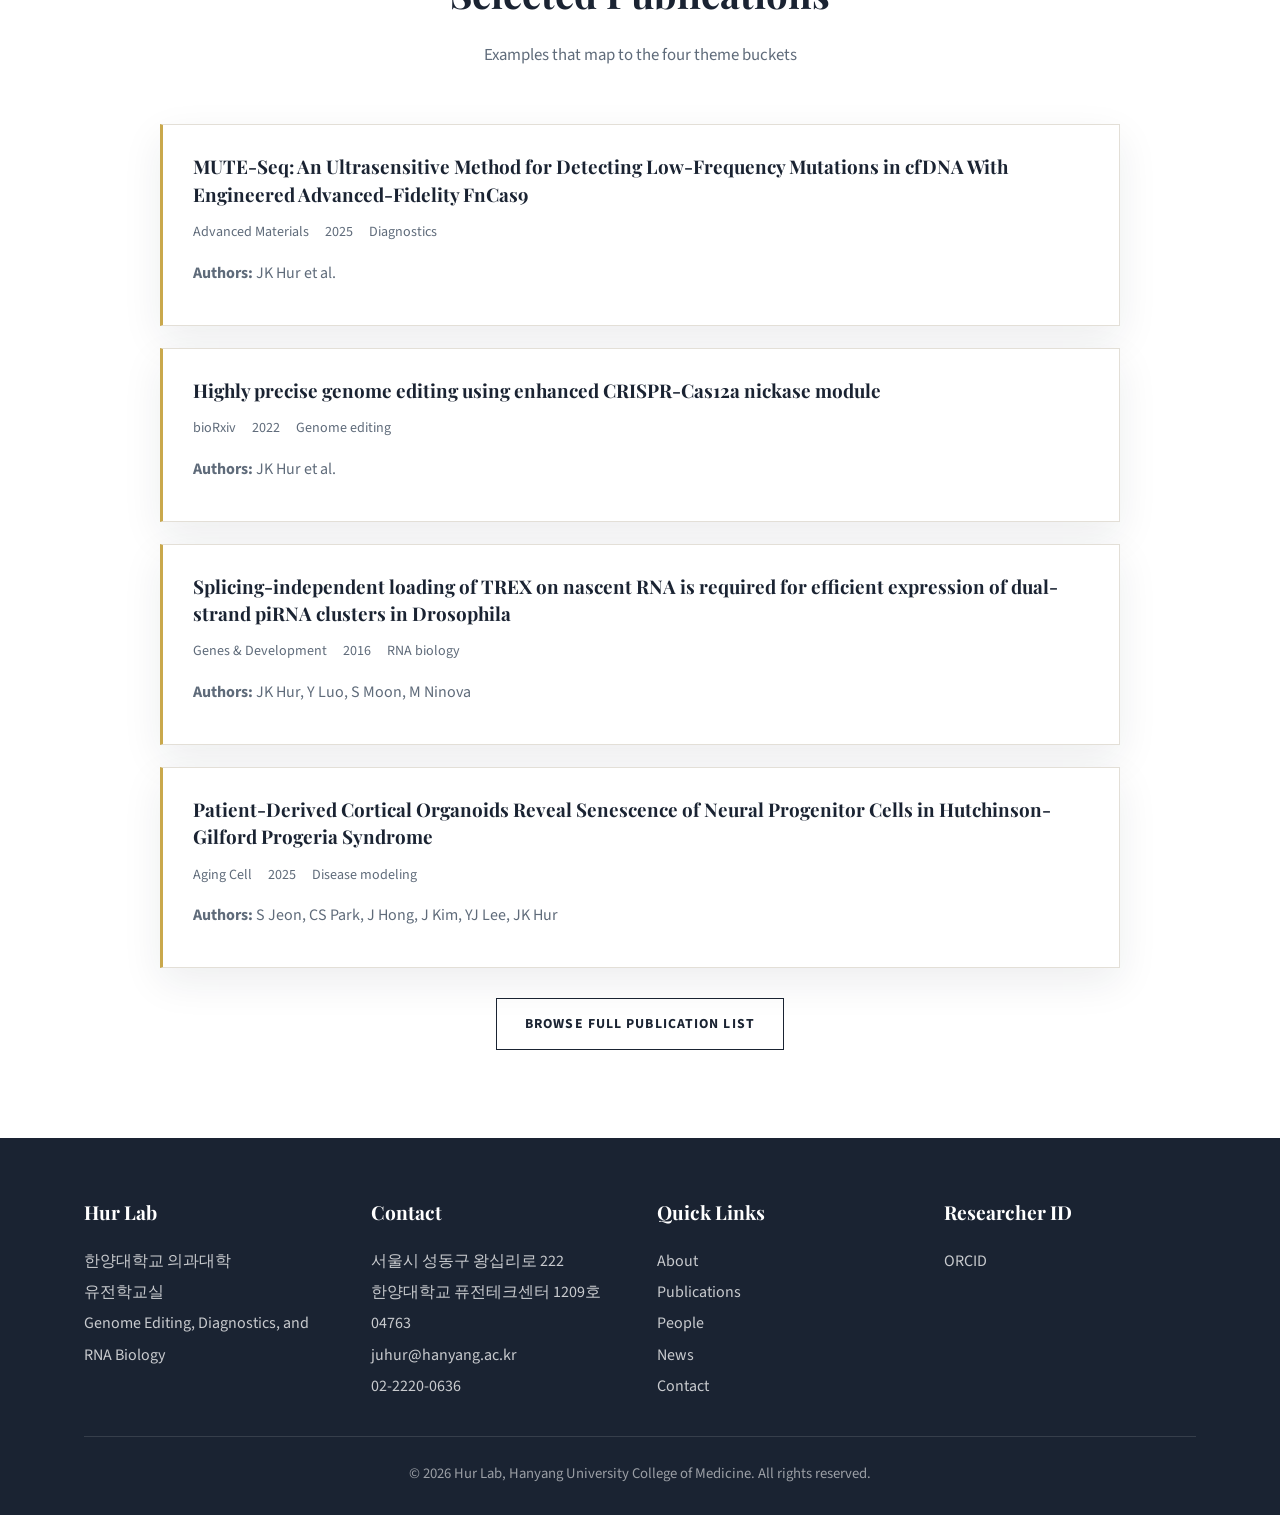
==== commit 5df9fcf0: "Update header: 유전학교실 / 의생명공학전문대학원" ====
--- a/index.html
+++ b/index.html
@@ -10,7 +10,7 @@
     <header>
         <div class="header-top">
             <div class="container">
-                <div>한양대학교 의과대학 유전학교실</div>
+                <div>한양대학교 의과대학 유전학교실 / 의생명공학전문대학원</div>
                 <div>
                     <a href="mailto:juhur@hanyang.ac.kr">juhur@hanyang.ac.kr</a>
                     <a href="tel:02-2220-0636">02-2220-0636</a>
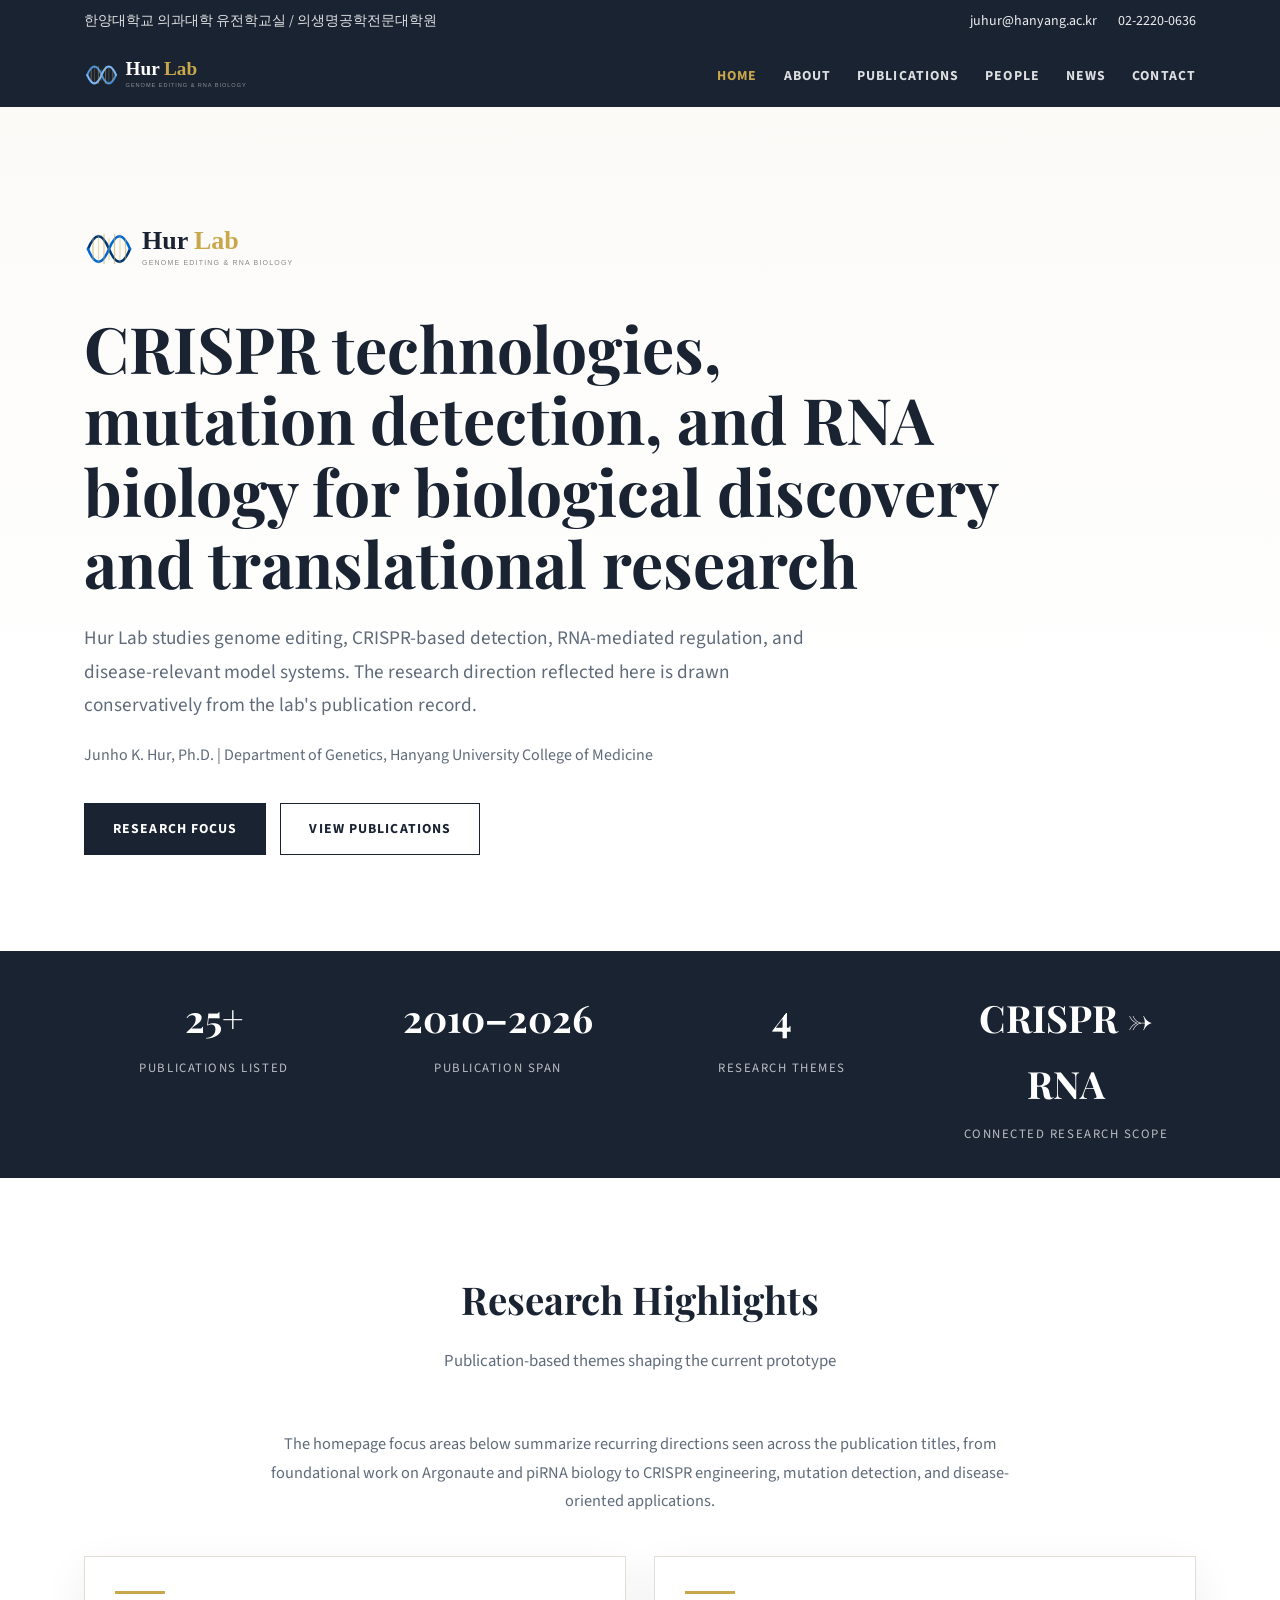
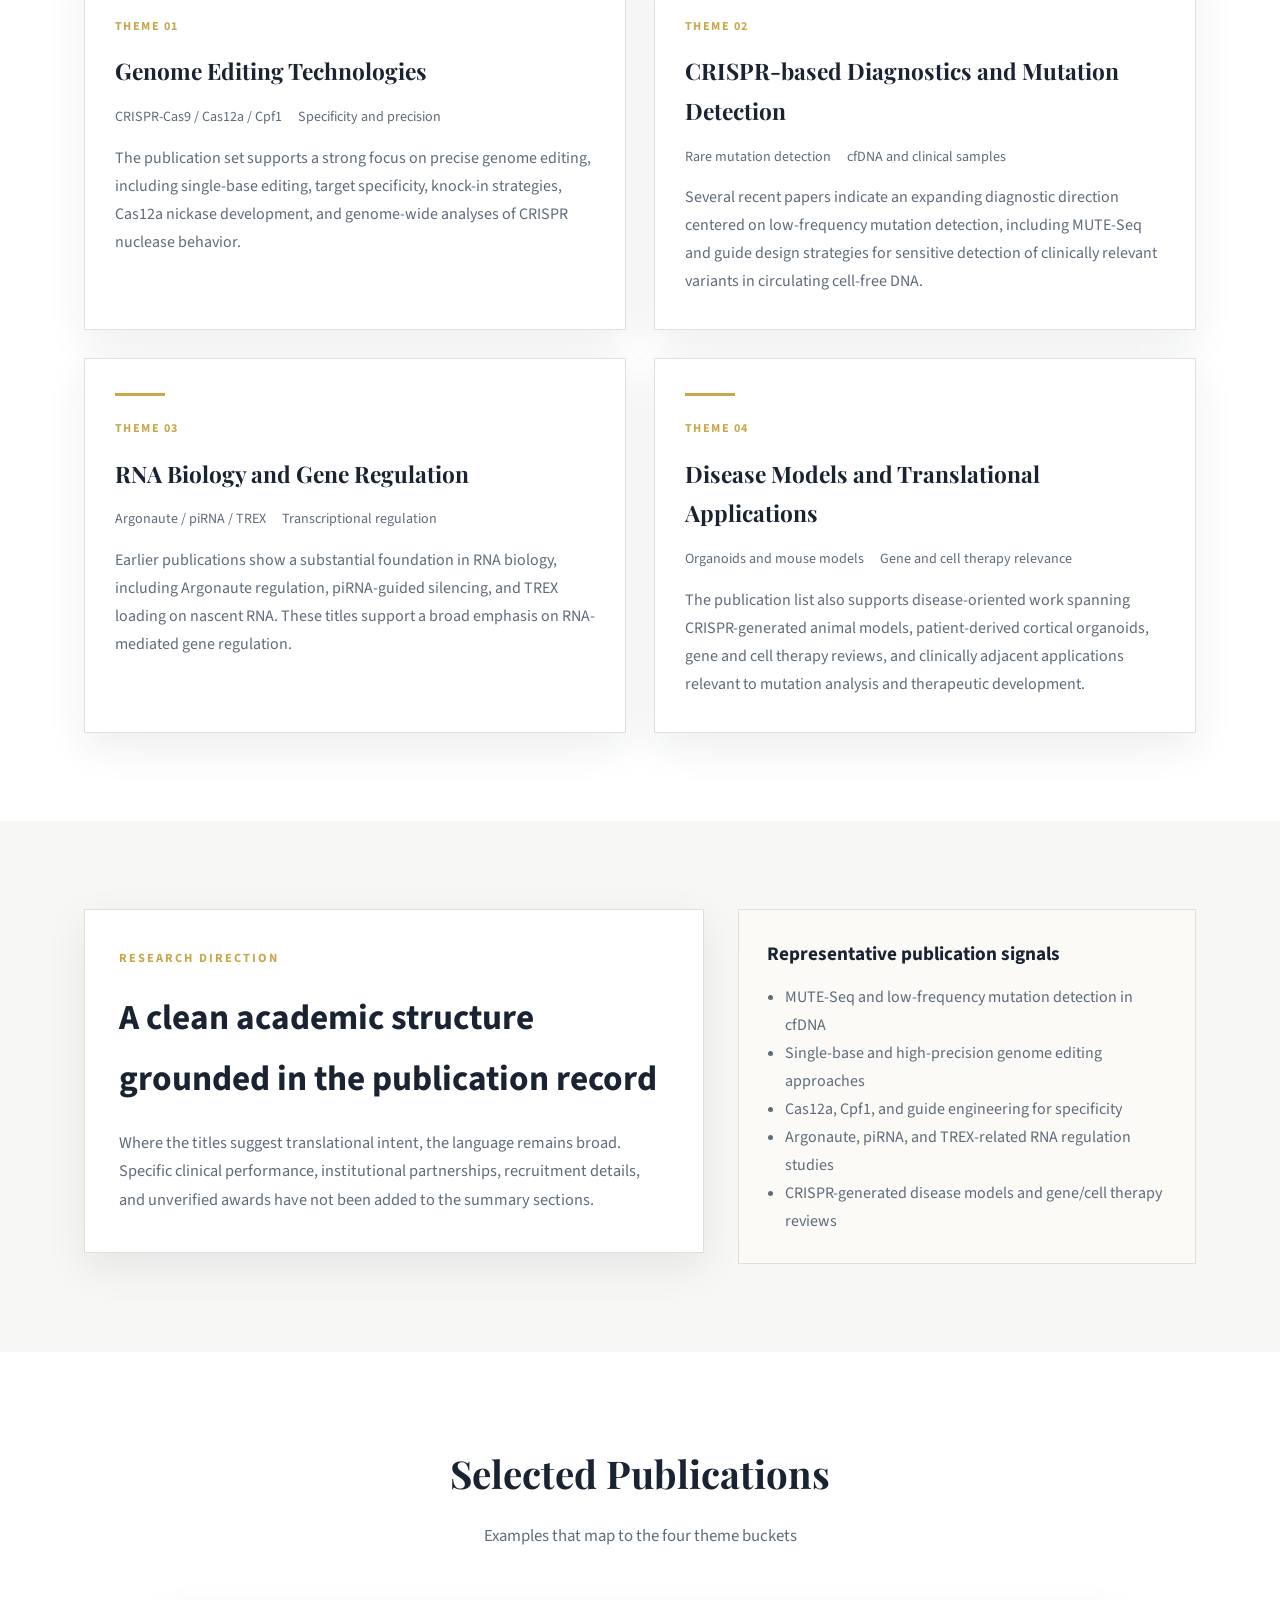
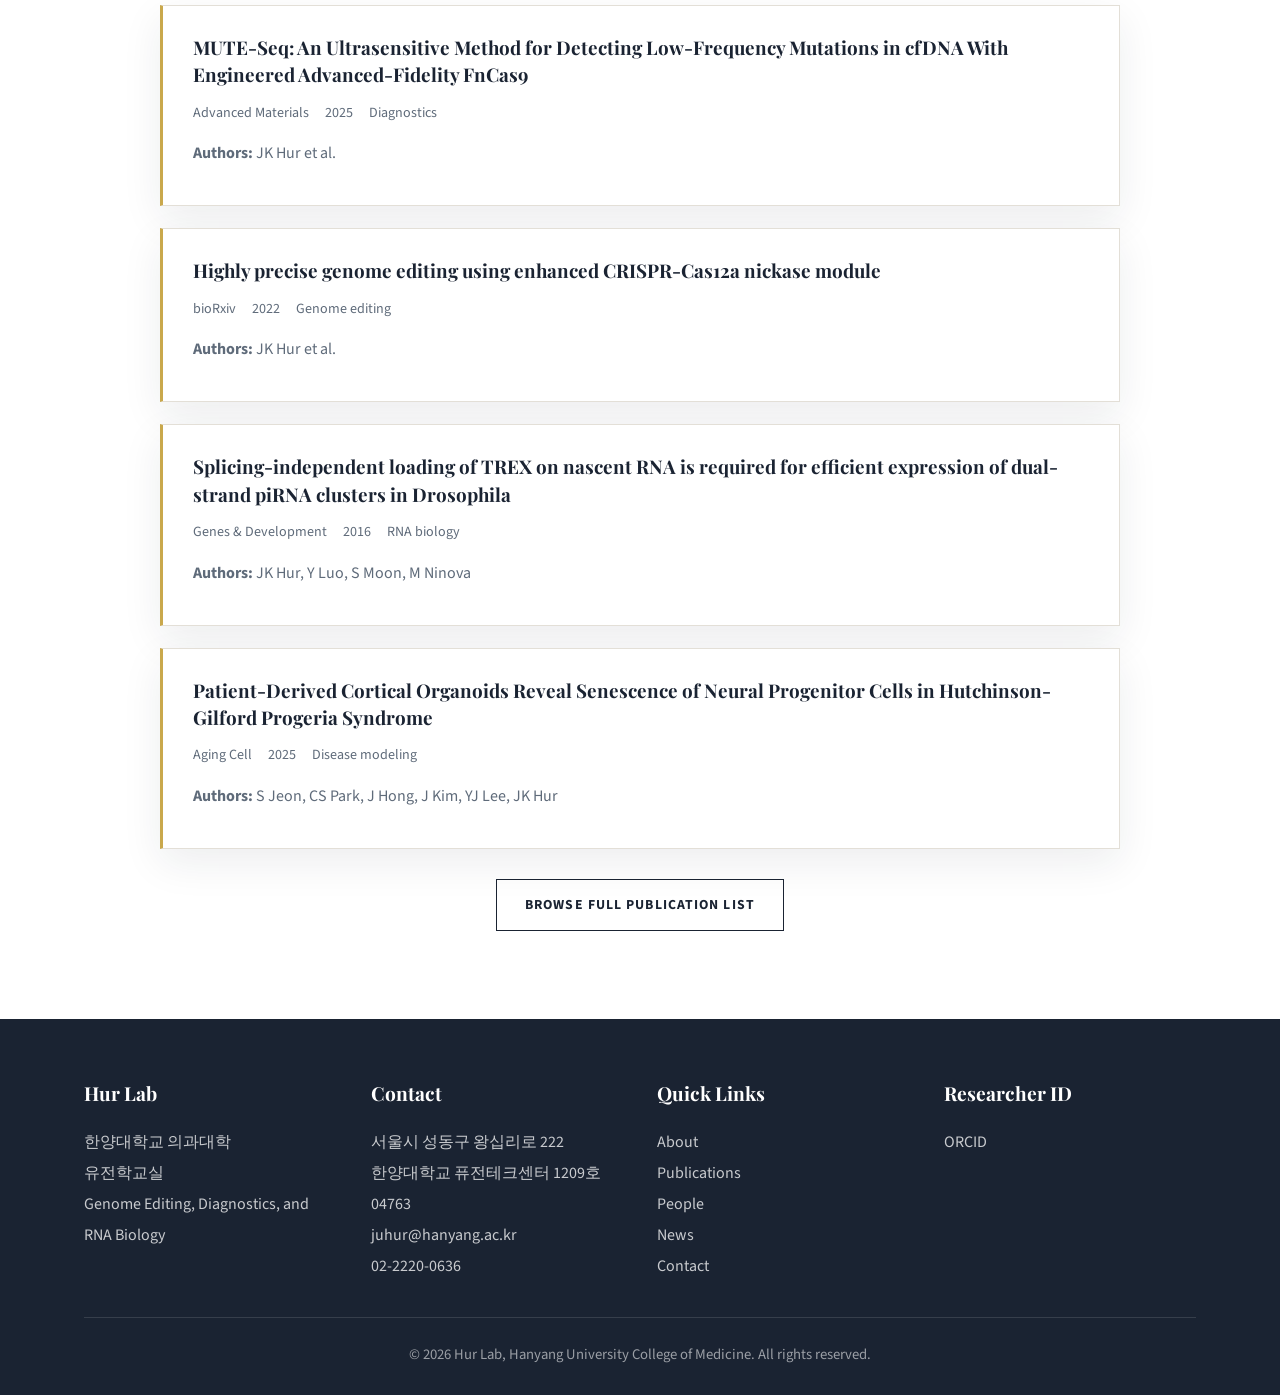
==== commit a569be4a: "Remove AI-generated texts, unify publication format, fix author tags, clean links" ====
--- a/index.html
+++ b/index.html
@@ -137,7 +137,7 @@
                 <div class="overview-box">
                     <div class="eyebrow">Research Direction</div>
                     <h2 style="font-size:2.2rem; color: var(--navy); margin-bottom: 18px;">A clean academic structure grounded in the publication record</h2>
-                    <p>This prototype now emphasizes thematic continuity rather than promotional claims. The content highlights what can be supported directly by the listed publications: CRISPR engineering, sensitive mutation detection, RNA regulation, and disease-relevant biological systems.</p>
+                    
                     <p>Where the titles suggest translational intent, the language remains broad. Specific clinical performance, institutional partnerships, recruitment details, and unverified awards have not been added to the summary sections.</p>
                 </div>
                 <aside class="side-note">
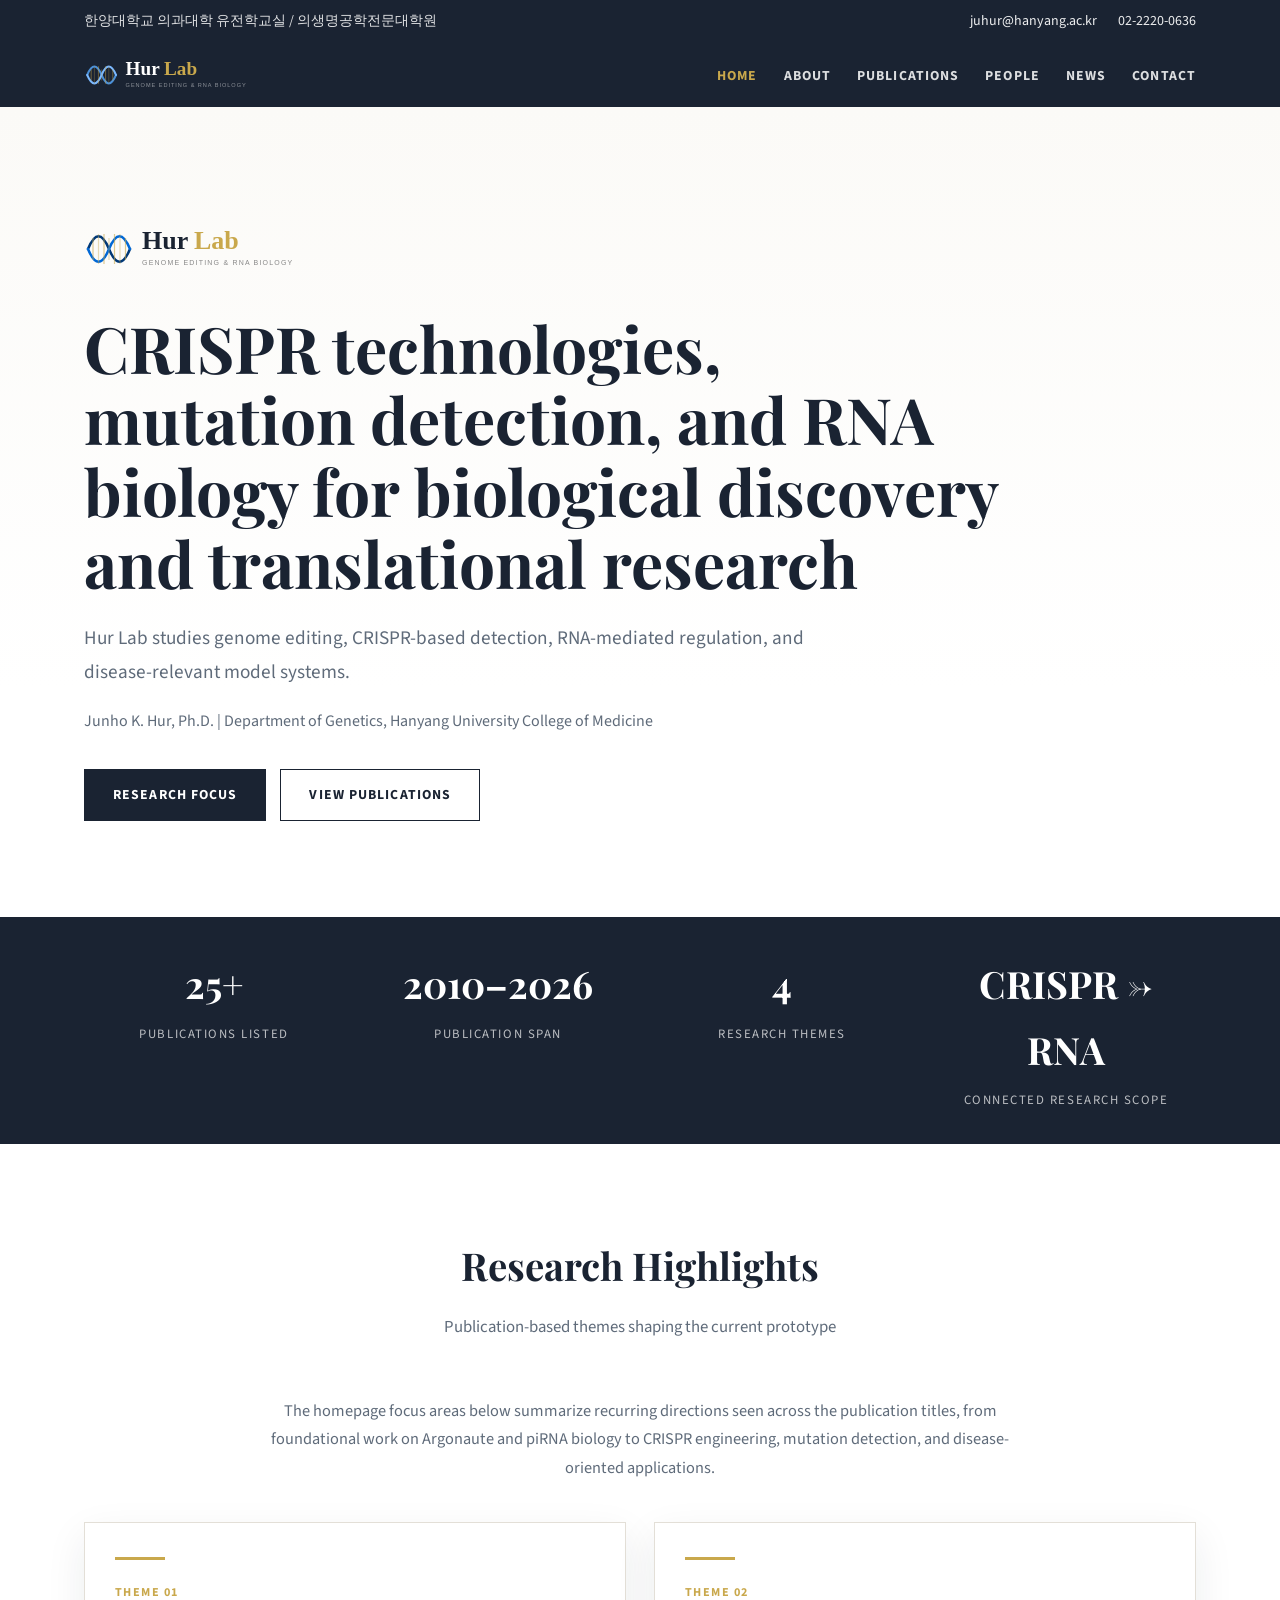
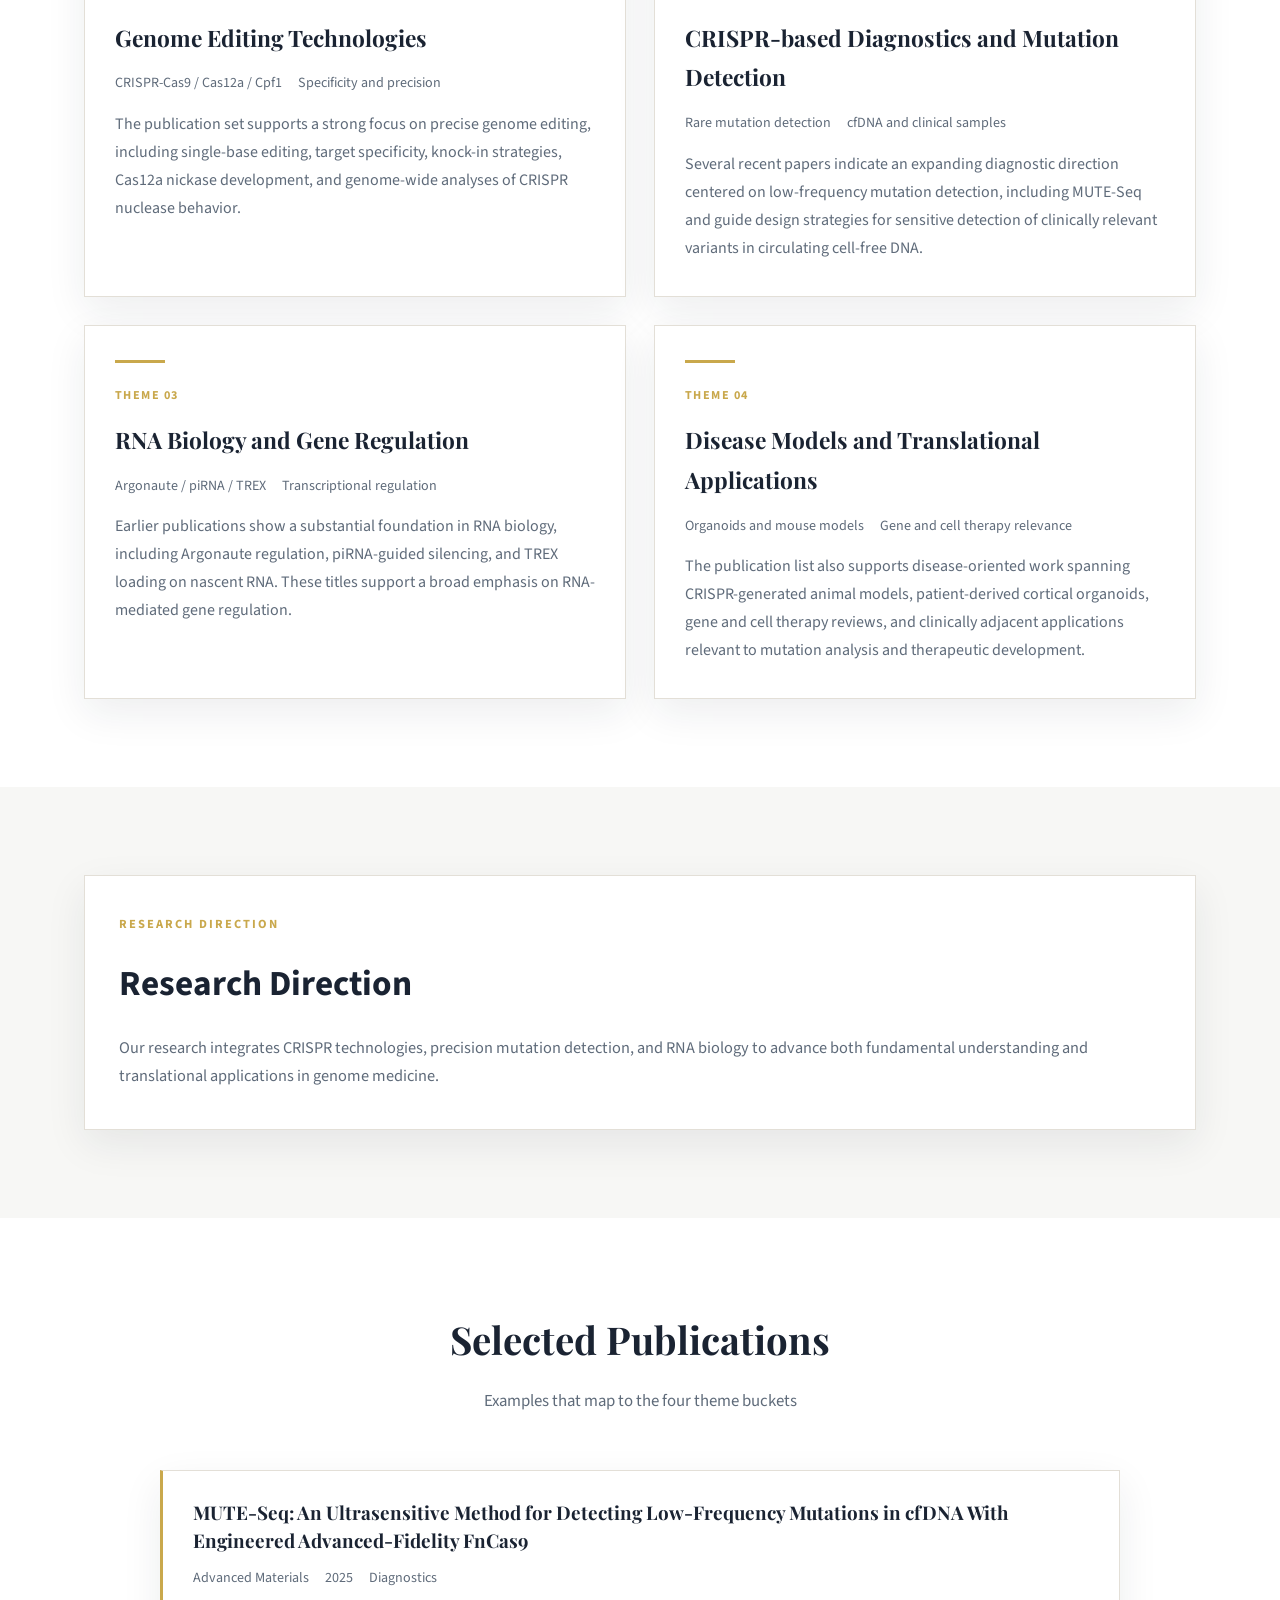
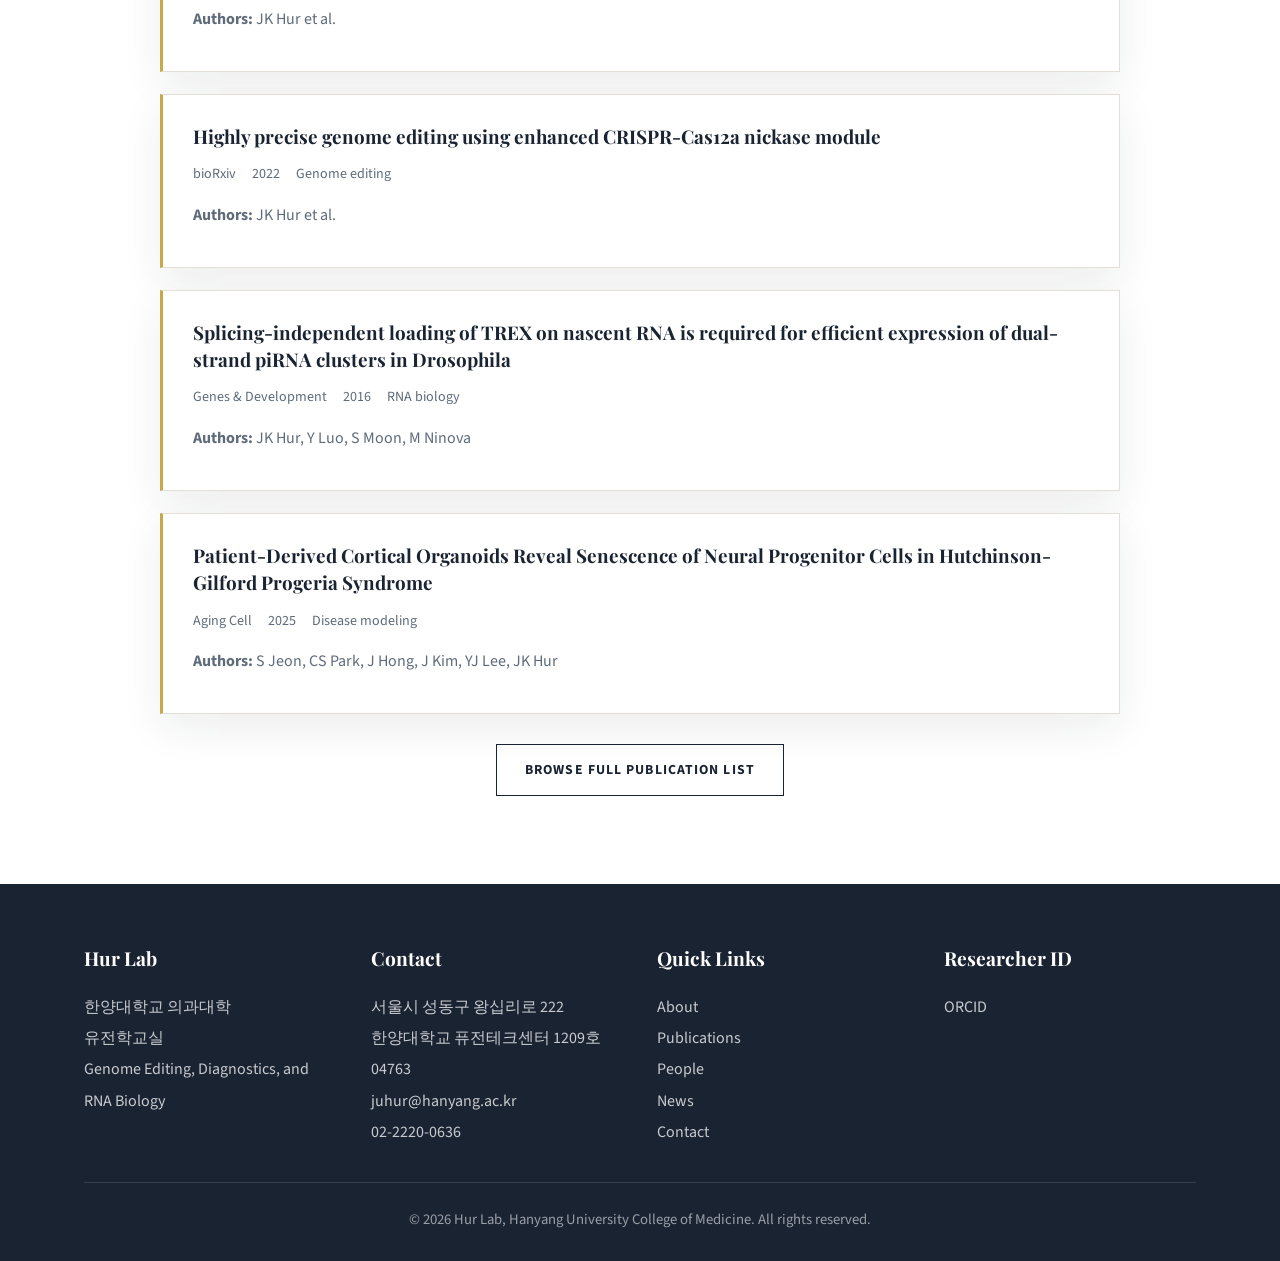
==== commit f4e66041: "Clean up index.html and standardize publication author format - Remove AI-generated disclaimer text " ====
--- a/index.html
+++ b/index.html
@@ -3,7 +3,24 @@
 <head>
     <meta charset="UTF-8">
     <meta name="viewport" content="width=device-width, initial-scale=1.0">
-    <title>Hur Lab - Hanyang University College of Medicine</title>
+    <title>Hur Lab | Hanyang University College of Medicine</title>
+    
+    <!-- SEO Meta Tags -->
+    <meta name="description" content="Hur Lab at Hanyang University College of Medicine. Research in CRISPR genome editing, RNA biology, gene regulation, and disease modeling. Led by Prof. Junho Hur.">
+    <meta name="keywords" content="Hur Lab, Hanyang University, CRISPR, genome editing, RNA biology, gene regulation, 허준호, 한양대학교, 유전학교실">
+    <meta name="author" content="Hur Lab, Hanyang University">
+    <meta name="robots" content="index, follow">
+    
+    <!-- Open Graph (Facebook/LinkedIn) -->
+    <meta property="og:title" content="Hur Lab | Hanyang University College of Medicine">
+    <meta property="og:description" content="Hur Lab at Hanyang University College of Medicine. Research in CRISPR genome editing, RNA biology, gene regulation, and disease modeling. Led by Prof. Junho Hur.">
+    <meta property="og:type" content="website">
+    <meta property="og:url" content="https://thehurlab.github.io/index.html">
+    
+    <!-- Twitter Card -->
+    <meta name="twitter:card" content="summary">
+    <meta name="twitter:title" content="Hur Lab | Hanyang University College of Medicine">
+    <meta name="twitter:description" content="Hur Lab at Hanyang University College of Medicine. Research in CRISPR genome editing, RNA biology, gene regulation, and disease modeling. Led by Prof. Junho Hur.">
     <link rel="stylesheet" href="style.css">
 </head>
 <body>
@@ -41,7 +58,7 @@
             <div class="hero-inner">
                 <div style="margin-bottom: 24px;"><img src="logo-light.svg" alt="Hur Lab" style="height: 60px;"></div>
                 <h1>CRISPR technologies, mutation detection, and RNA biology for biological discovery and translational research</h1>
-                <p class="subtitle">Hur Lab studies genome editing, CRISPR-based detection, RNA-mediated regulation, and disease-relevant model systems. The research direction reflected here is drawn conservatively from the lab's publication record.</p>
+                <p class="subtitle">Hur Lab studies genome editing, CRISPR-based detection, RNA-mediated regulation, and disease-relevant model systems.</p>
                 <p class="affiliation">Junho K. Hur, Ph.D. | Department of Genetics, Hanyang University College of Medicine</p>
                 <div class="cta-buttons">
                     <a href="about.html" class="btn btn-primary">Research Focus</a>
@@ -133,23 +150,10 @@
 
     <section class="section-light">
         <div class="container">
-            <div class="split-layout">
-                <div class="overview-box">
-                    <div class="eyebrow">Research Direction</div>
-                    <h2 style="font-size:2.2rem; color: var(--navy); margin-bottom: 18px;">A clean academic structure grounded in the publication record</h2>
-                    
-                    <p>Where the titles suggest translational intent, the language remains broad. Specific clinical performance, institutional partnerships, recruitment details, and unverified awards have not been added to the summary sections.</p>
-                </div>
-                <aside class="side-note">
-                    <h3>Representative publication signals</h3>
-                    <ul>
-                        <li>MUTE-Seq and low-frequency mutation detection in cfDNA</li>
-                        <li>Single-base and high-precision genome editing approaches</li>
-                        <li>Cas12a, Cpf1, and guide engineering for specificity</li>
-                        <li>Argonaute, piRNA, and TREX-related RNA regulation studies</li>
-                        <li>CRISPR-generated disease models and gene/cell therapy reviews</li>
-                    </ul>
-                </aside>
+            <div class="overview-box">
+                <div class="eyebrow">Research Direction</div>
+                <h2 style="font-size:2.2rem; color: var(--navy); margin-bottom: 18px;">Research Direction</h2>
+                <p>Our research integrates CRISPR technologies, precision mutation detection, and RNA biology to advance both fundamental understanding and translational applications in genome medicine.</p>
             </div>
         </div>
     </section>
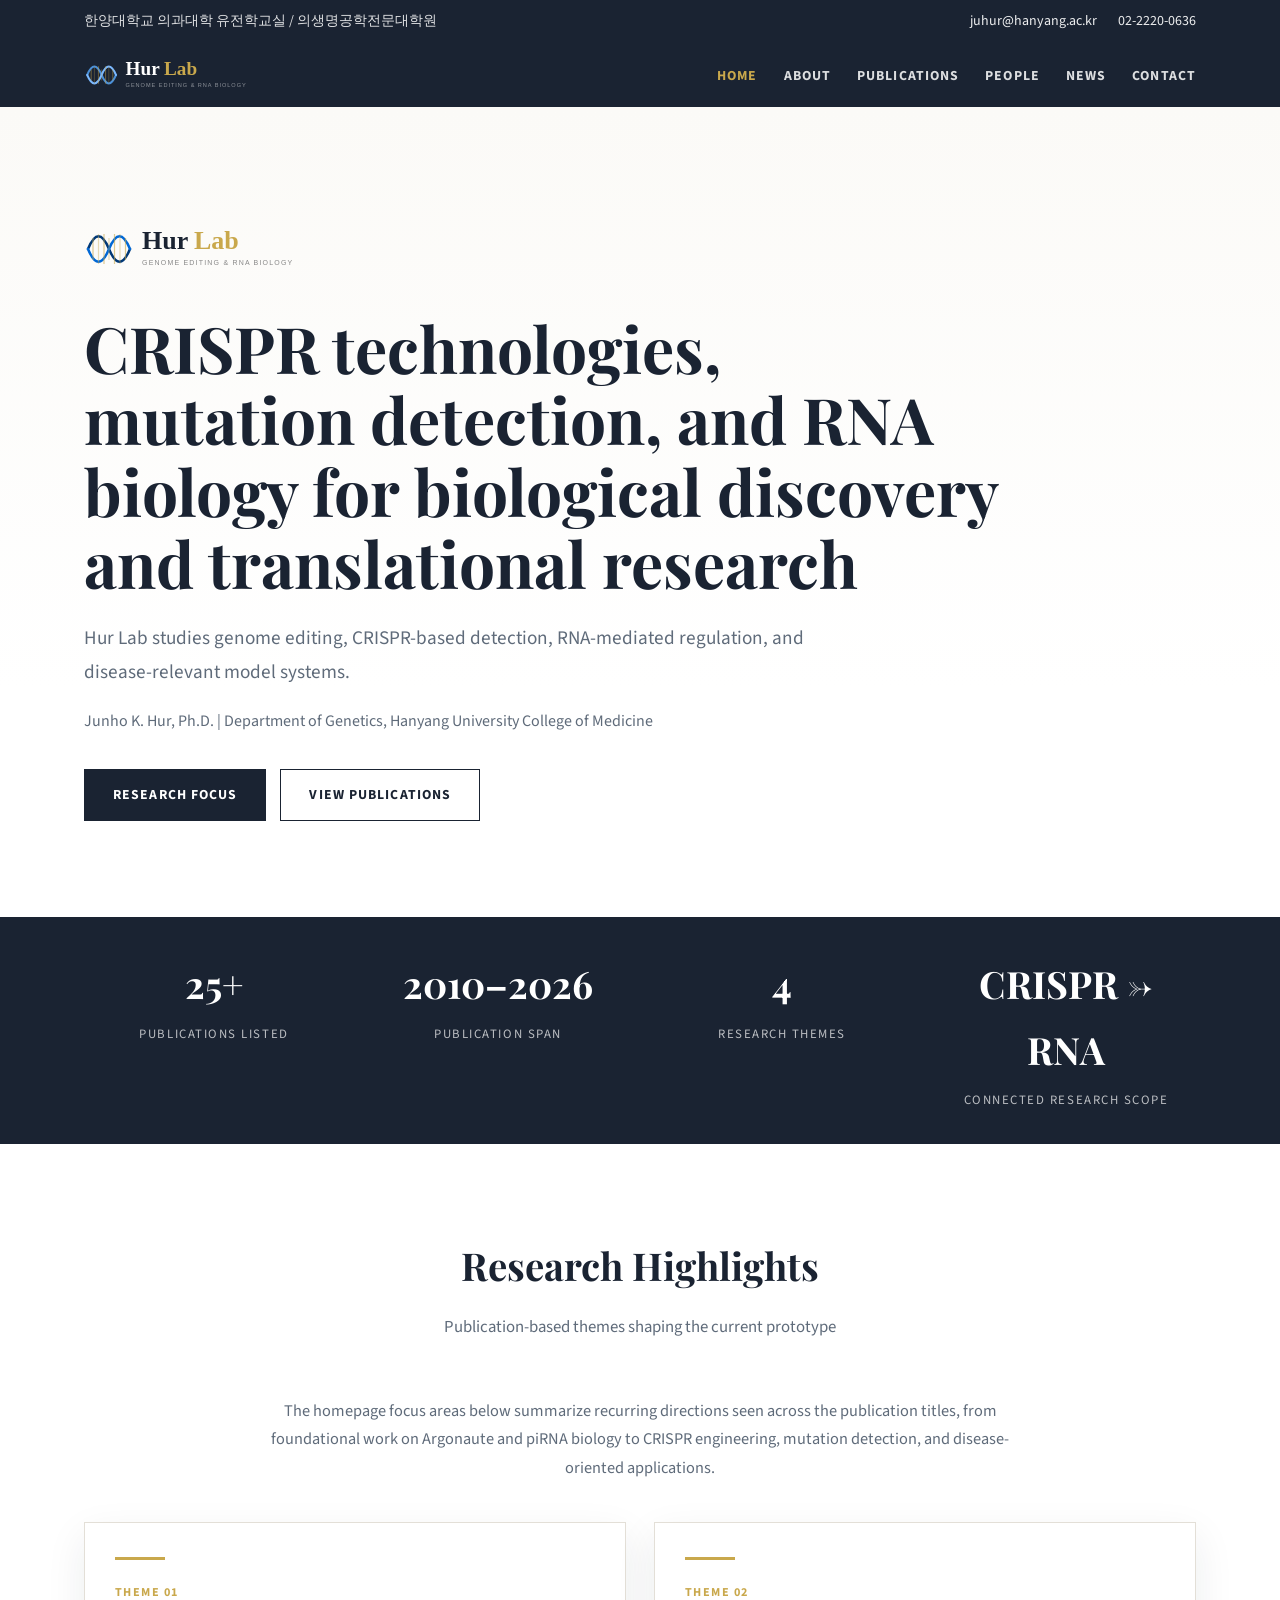
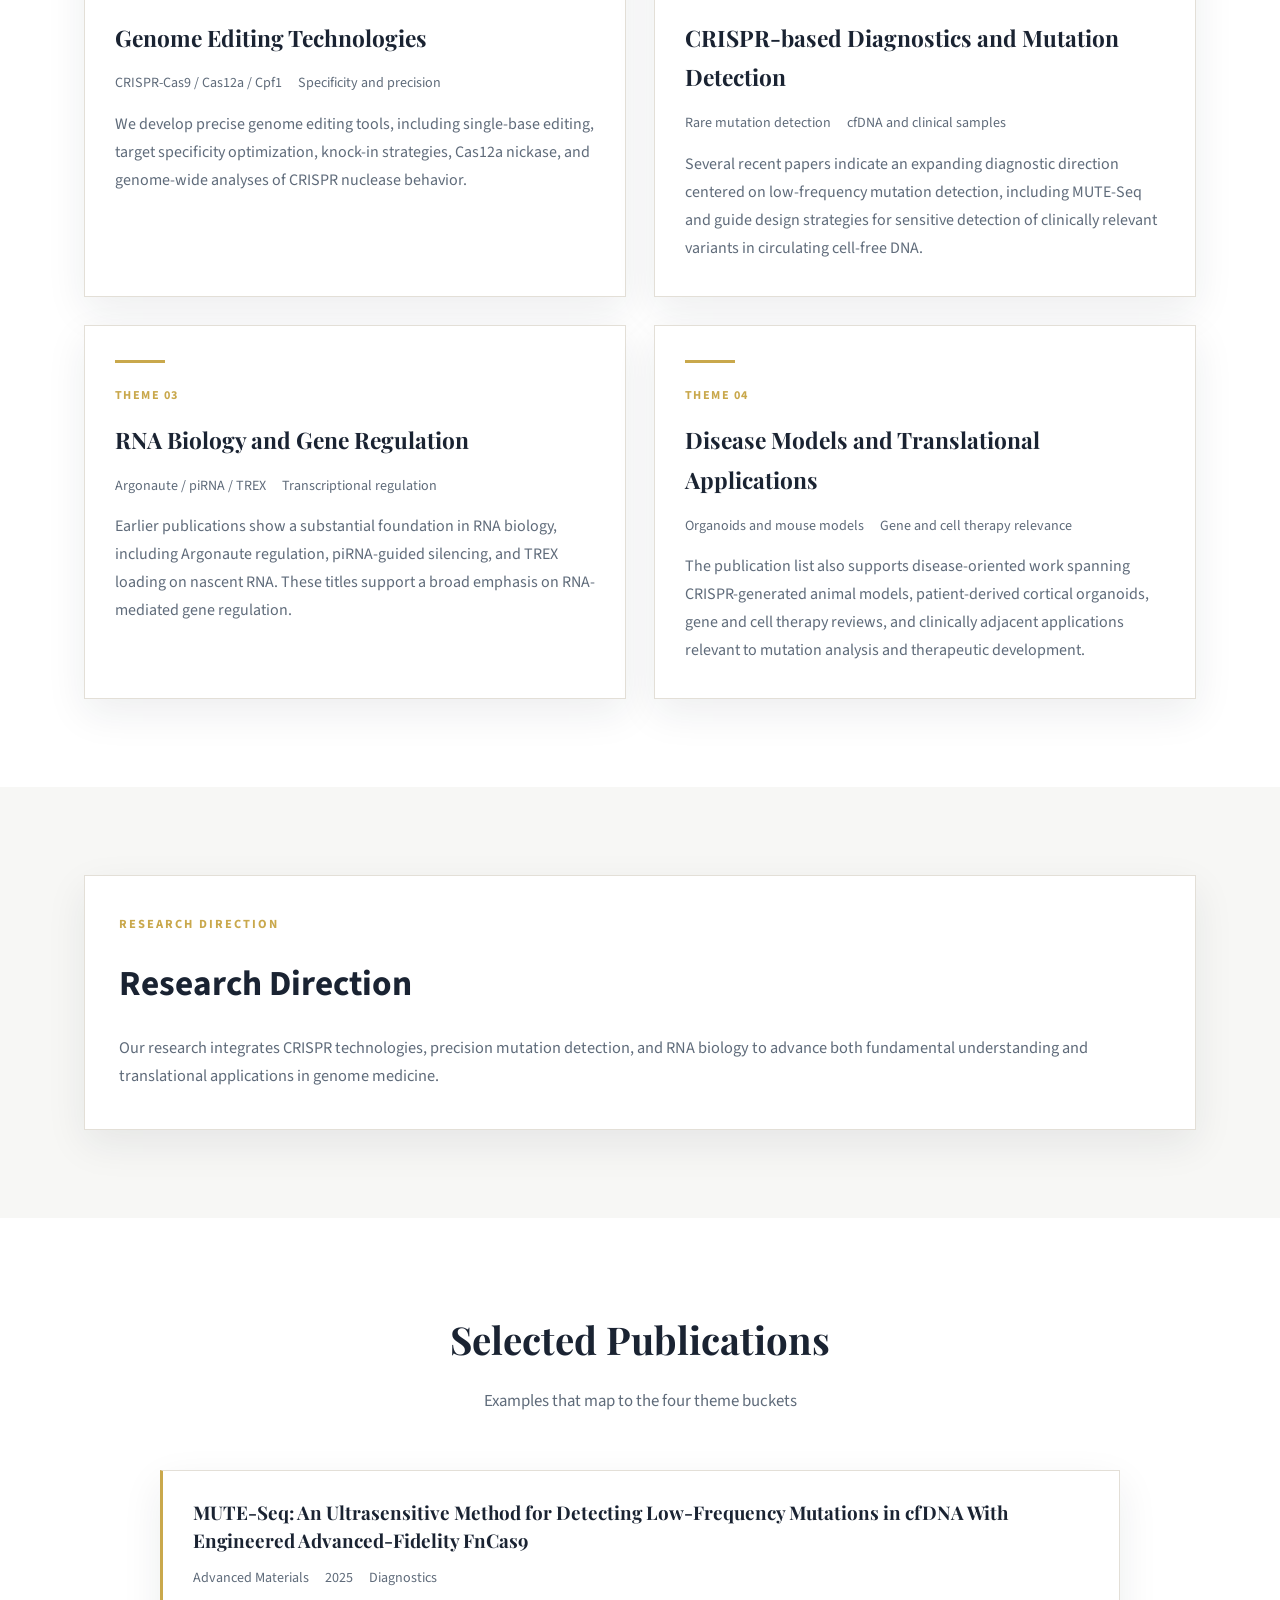
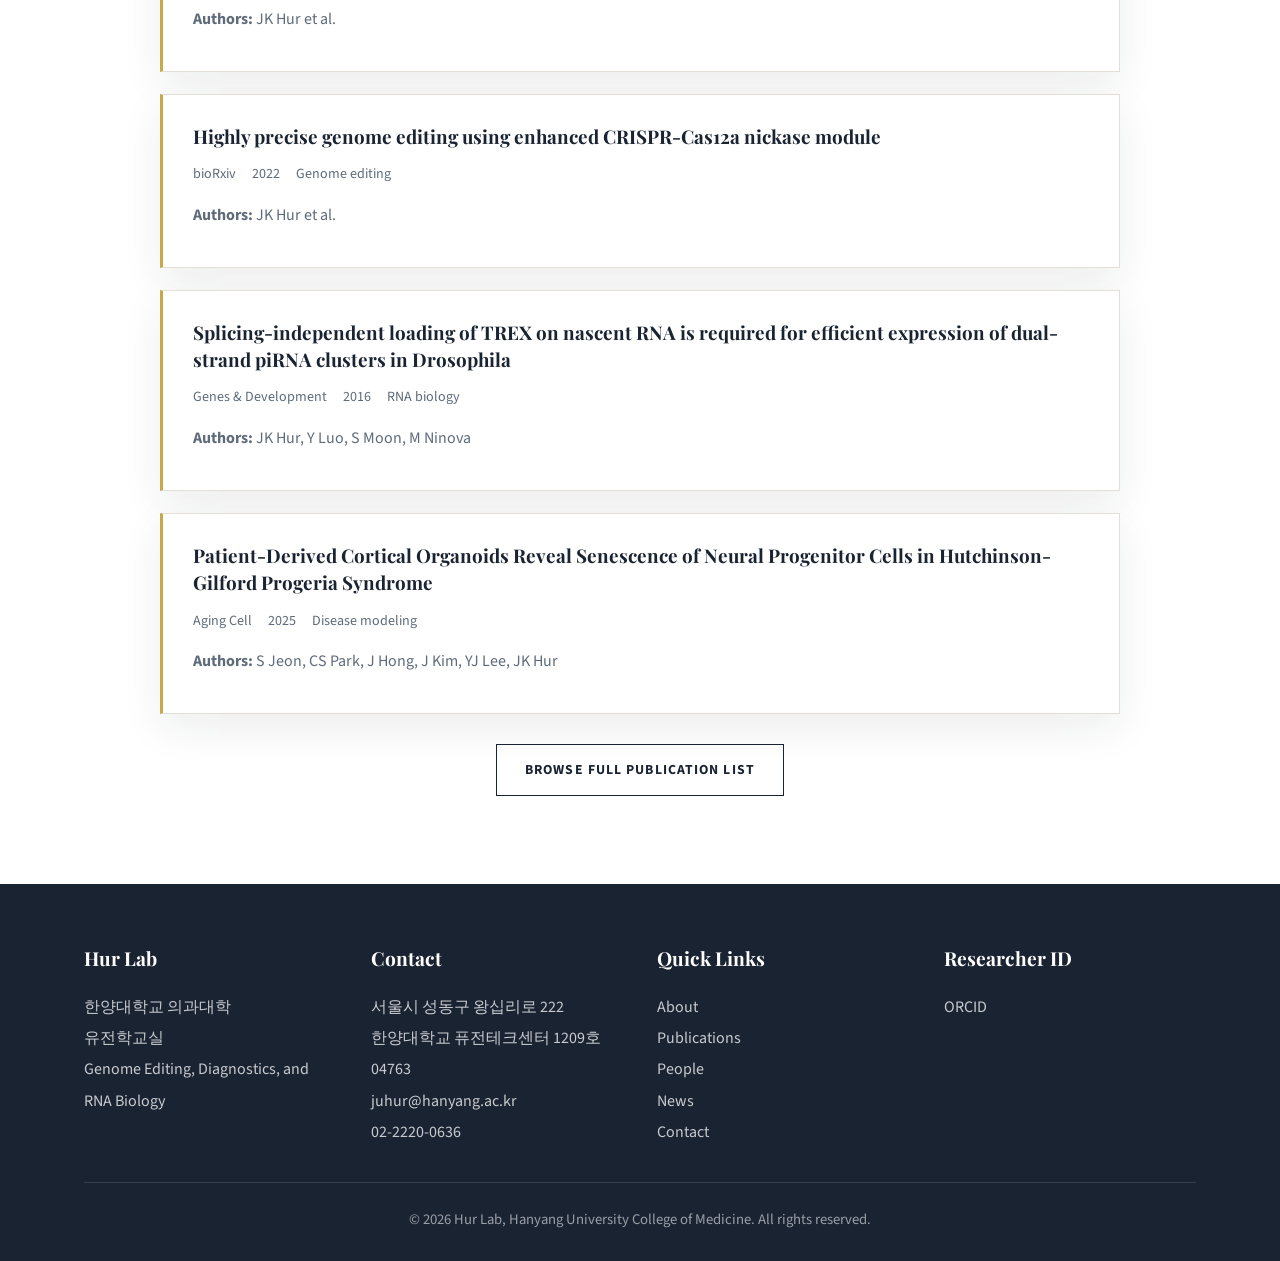
==== commit b6365c43: "Remove remaining AI-generated meta-commentary from index.html and about.html - Replace "The publicat" ====
--- a/index.html
+++ b/index.html
@@ -109,7 +109,7 @@
                         <span>CRISPR-Cas9 / Cas12a / Cpf1</span>
                         <span>Specificity and precision</span>
                     </div>
-                    <p>The publication set supports a strong focus on precise genome editing, including single-base editing, target specificity, knock-in strategies, Cas12a nickase development, and genome-wide analyses of CRISPR nuclease behavior.</p>
+                    <p>We develop precise genome editing tools, including single-base editing, target specificity optimization, knock-in strategies, Cas12a nickase, and genome-wide analyses of CRISPR nuclease behavior.</p>
                 </article>
 
                 <article class="highlight-card">
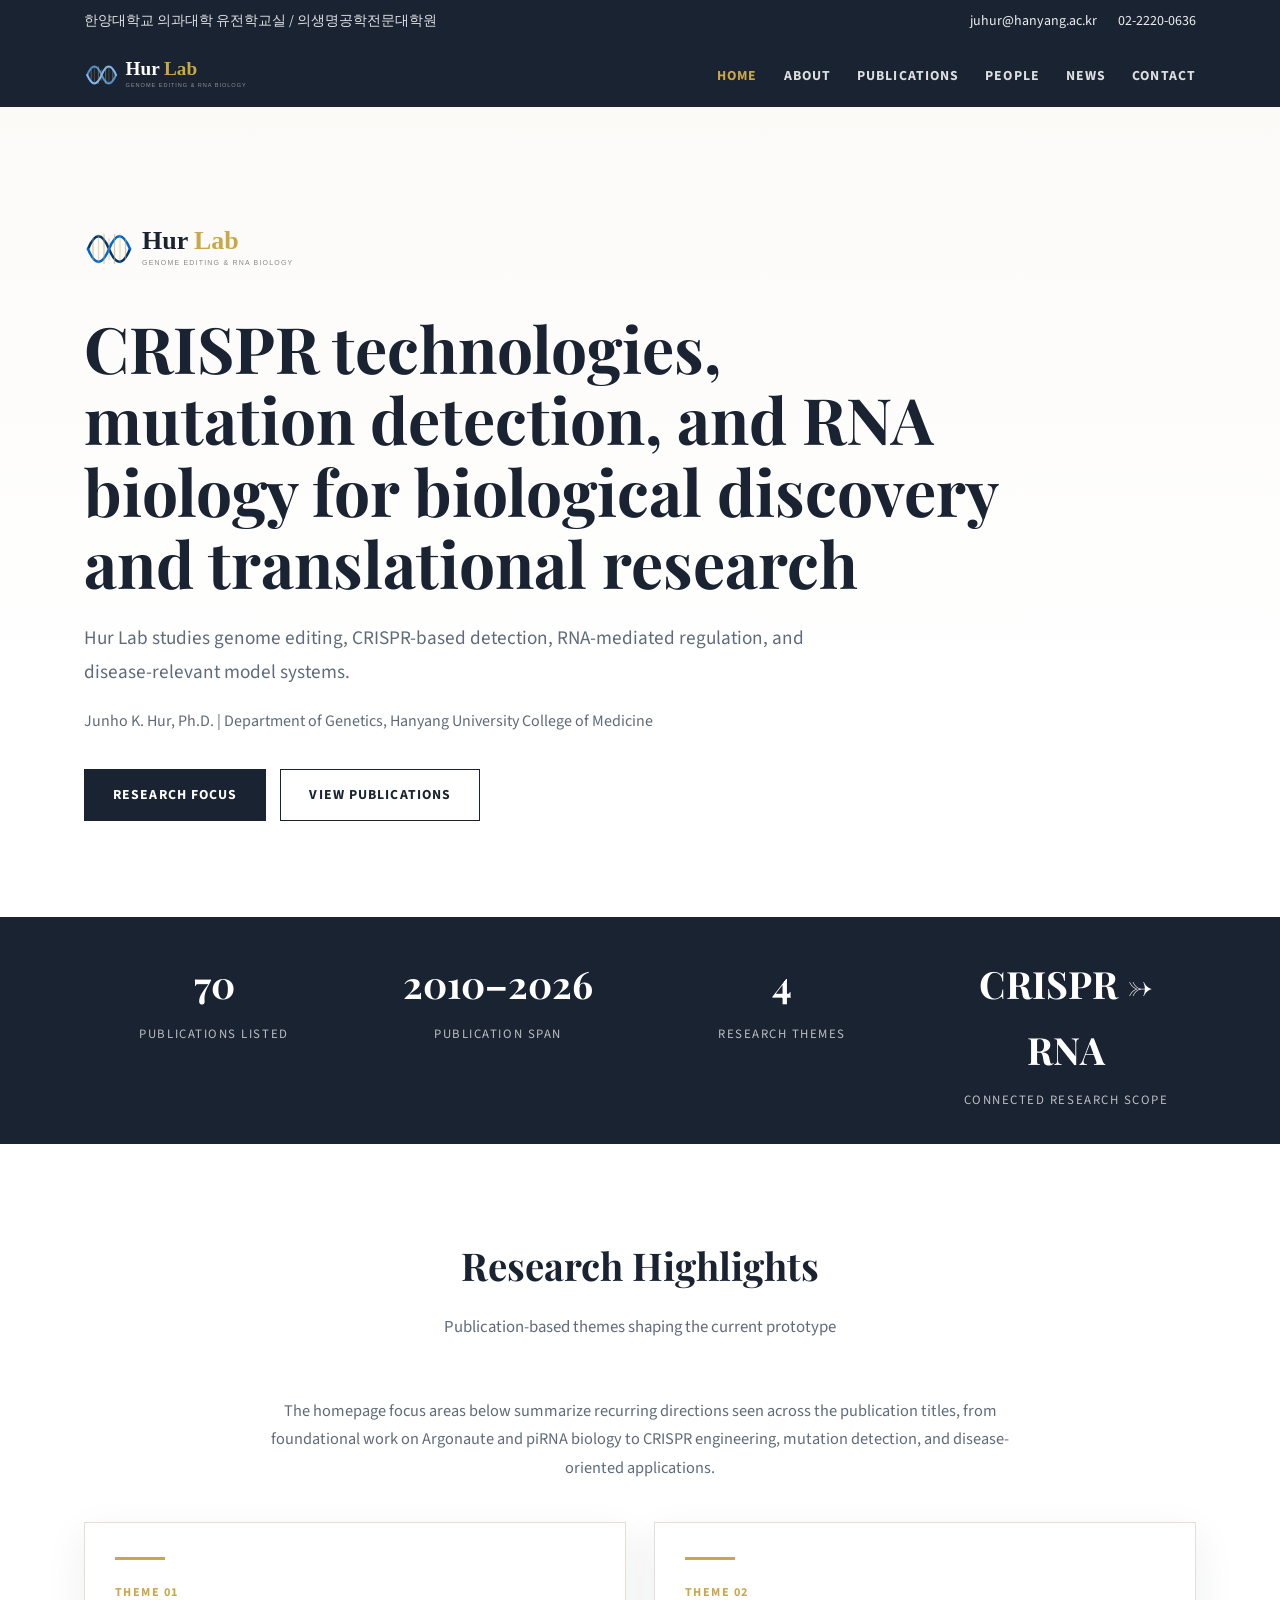
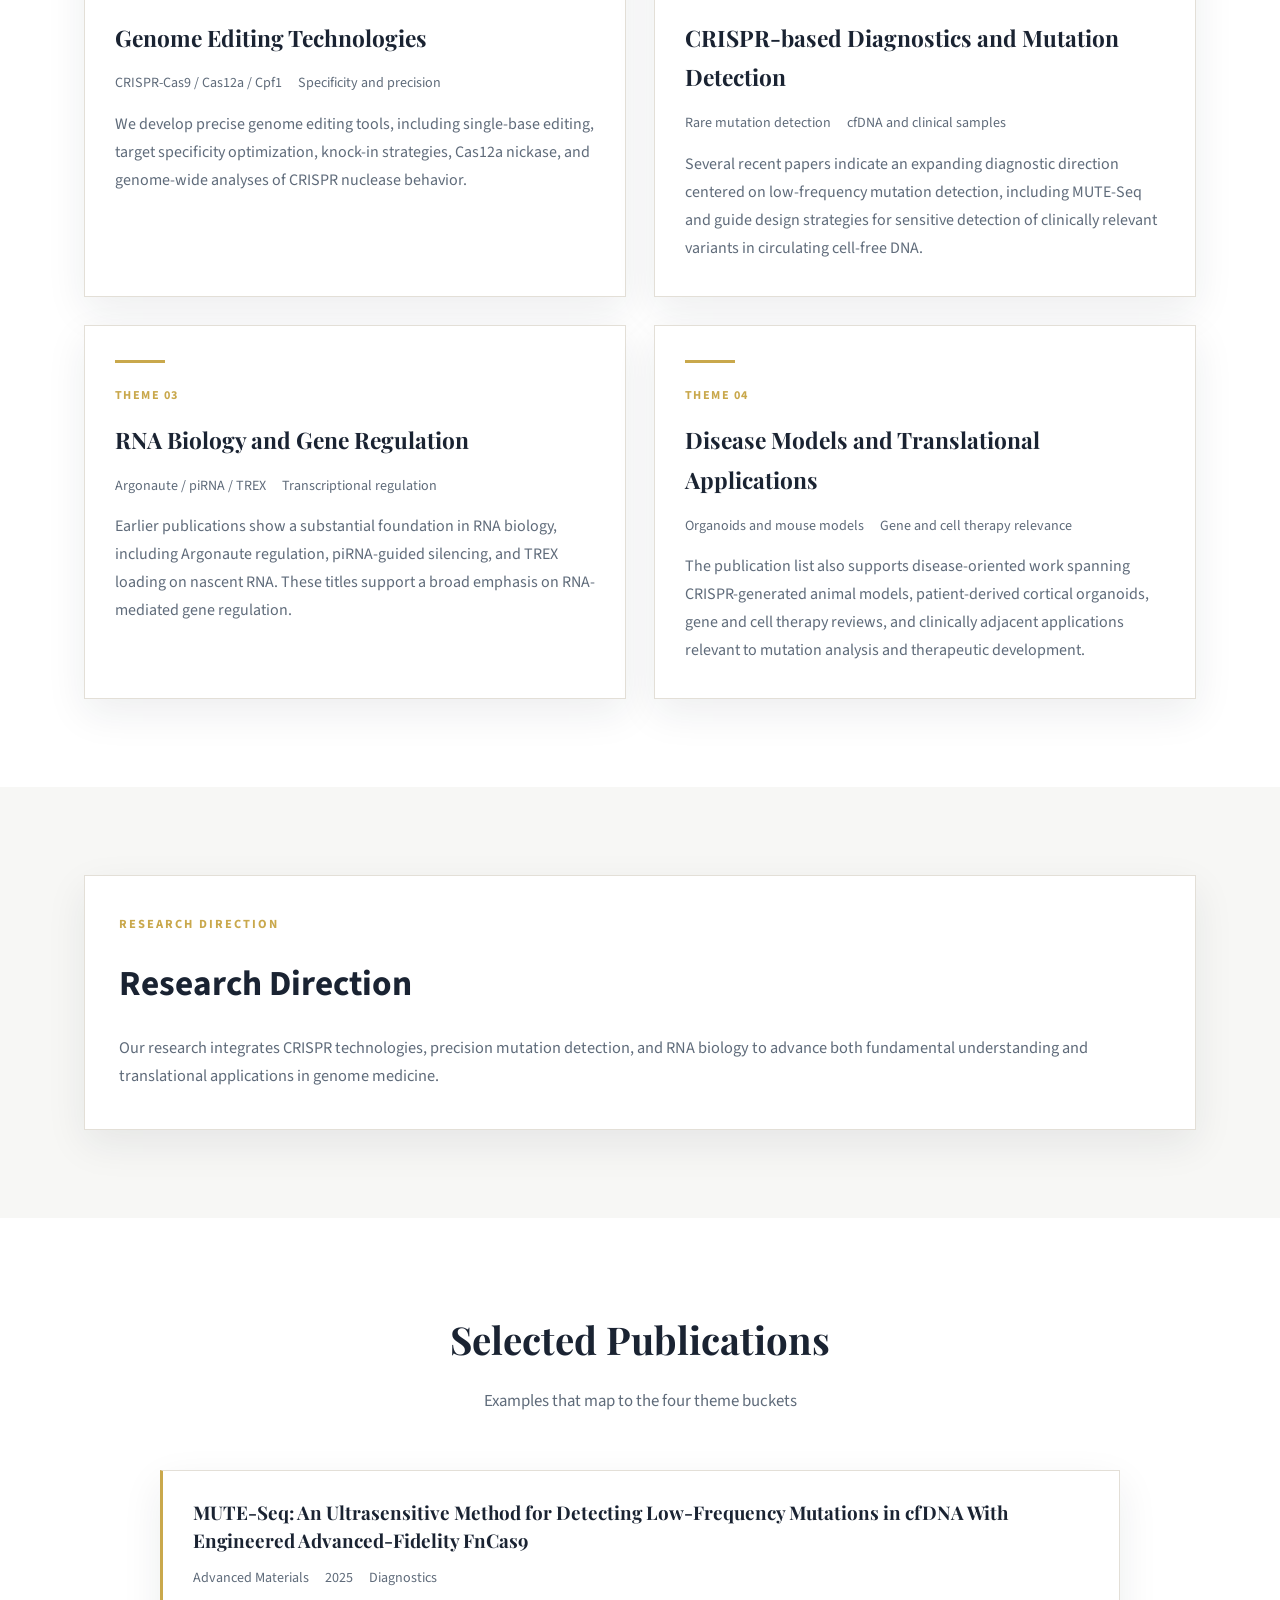
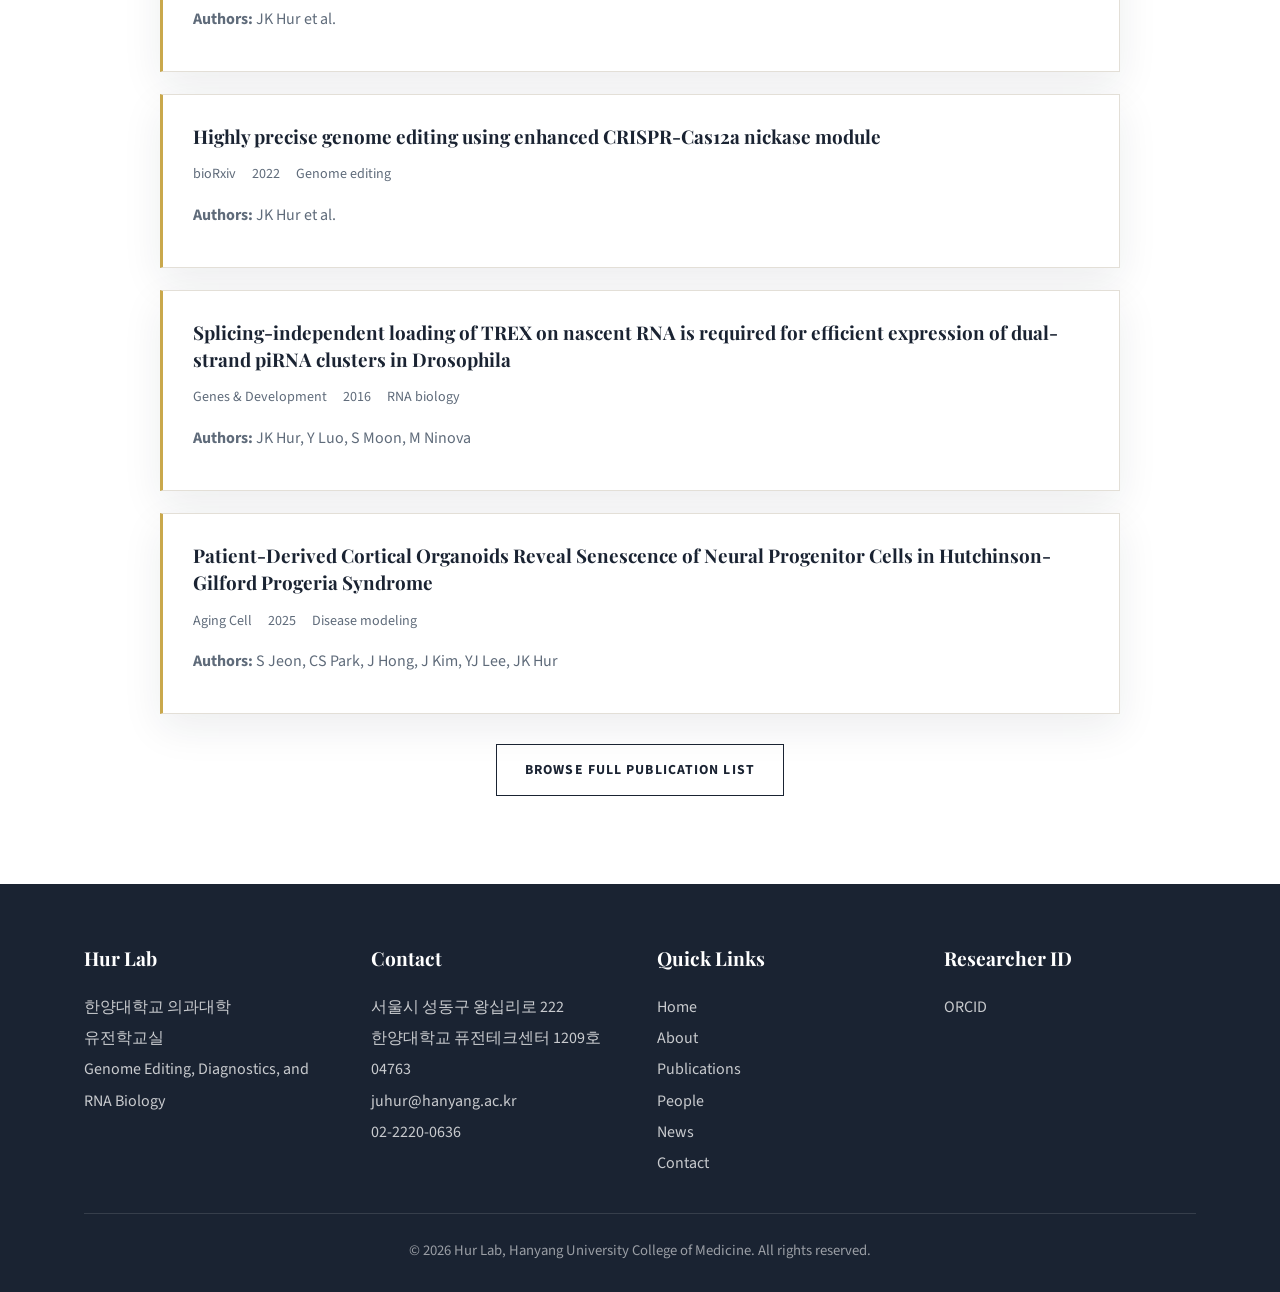
==== commit fc51d28c: "Update site: add 3 PI pubs (68→70), fix footers/copyright, restructure People, refresh News - Public" ====
--- a/index.html
+++ b/index.html
@@ -72,7 +72,7 @@
         <div class="container">
             <div class="stat-grid">
                 <div class="stat-item">
-                    <div class="stat-number">25+</div>
+                    <div class="stat-number">70</div>
                     <div class="stat-label">Publications listed</div>
                 </div>
                 <div class="stat-item">
@@ -227,6 +227,7 @@
                 </div>
                 <div class="footer-section">
                     <h3>Quick Links</h3>
+                    <a href="index.html">Home</a>
                     <a href="about.html">About</a>
                     <a href="publications.html">Publications</a>
                     <a href="people.html">People</a>
